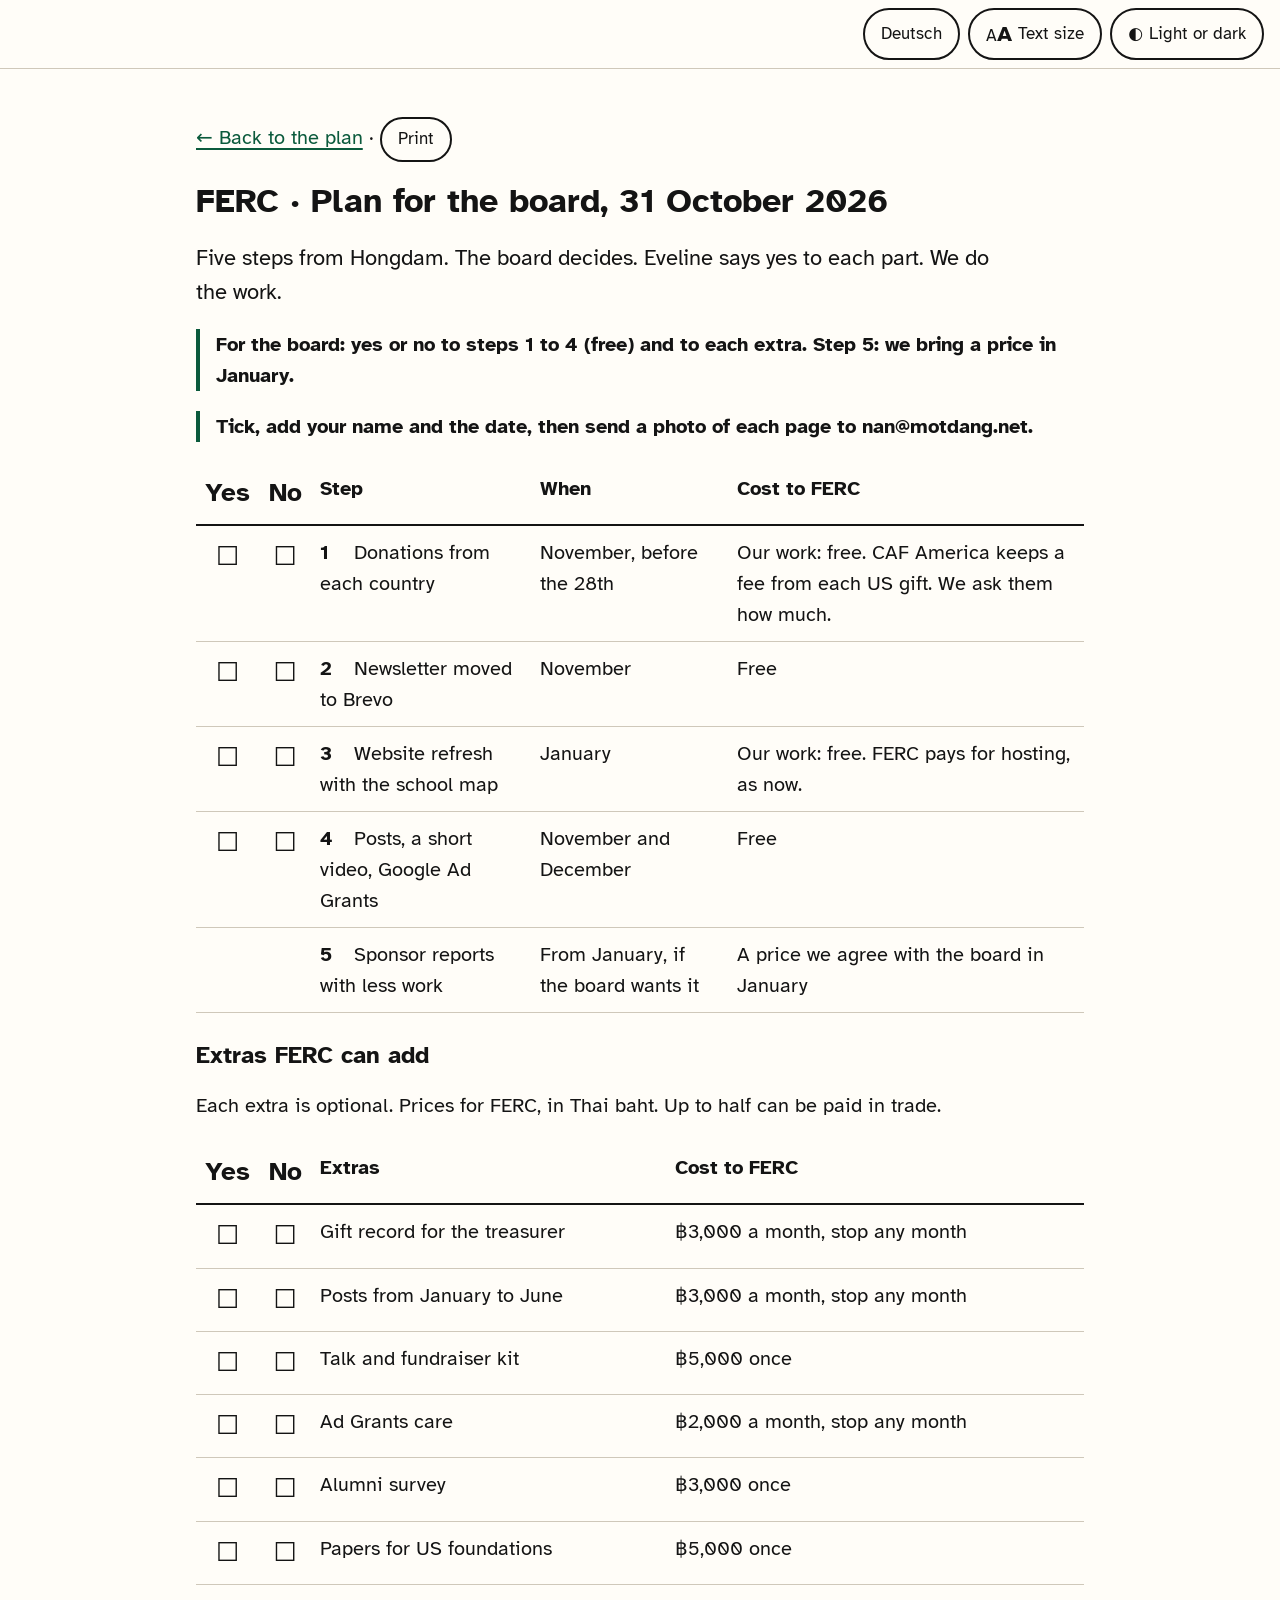
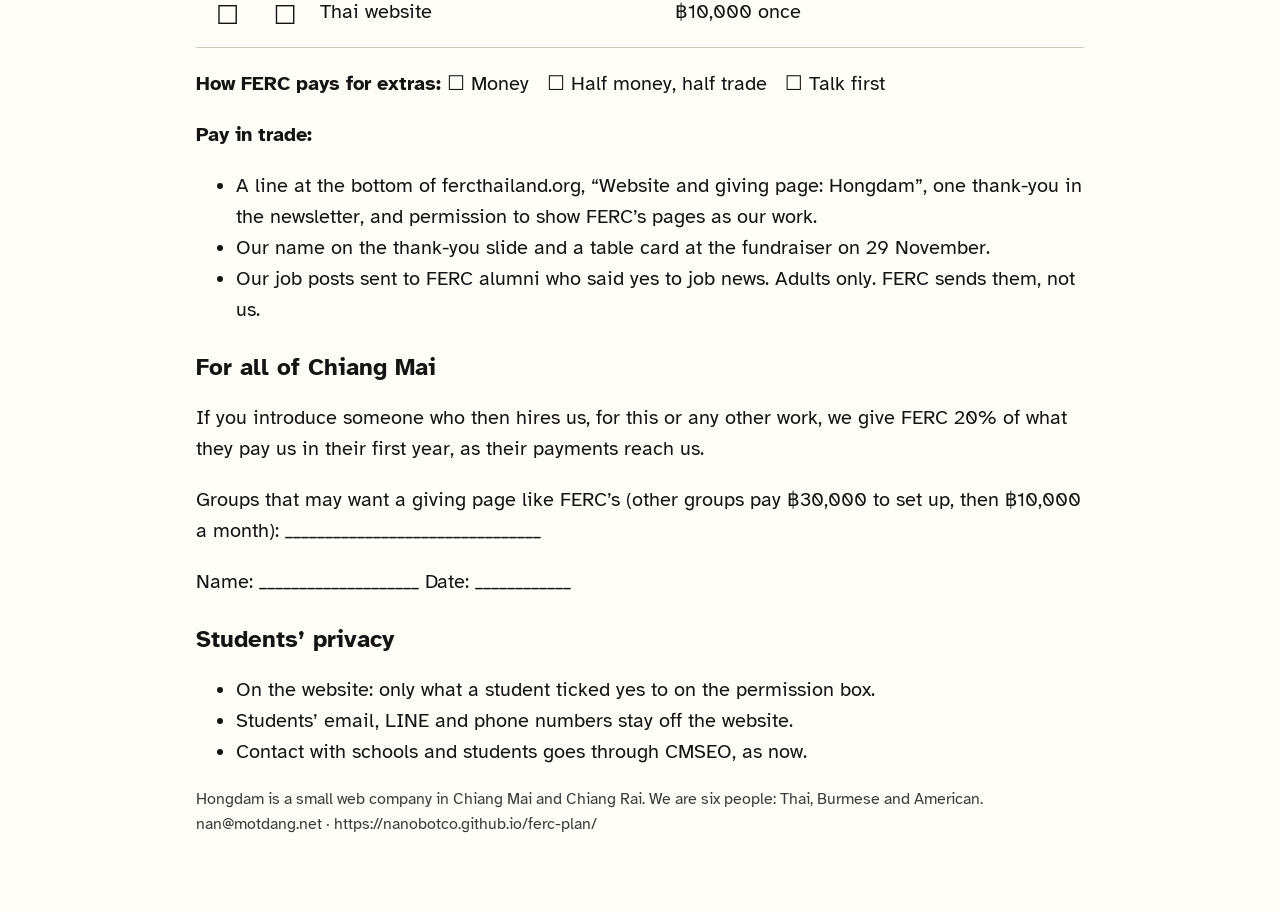
==== docs/board/index.html @ e91a7f3b "Second critics pass: yes/no board boxes, half-trade total, Swiss number format, plainer lines, CodeR" ====
<!doctype html>
<html lang="en">
<head>
<meta charset="utf-8">
<meta name="viewport" content="width=device-width, initial-scale=1">
<meta name="robots" content="noindex, nofollow">
<meta name="google" content="notranslate">
<title>FERC · Plan for the board, 31 October 2026</title>
<meta name="description" content="A plan in five steps for FERC: ways to give from each country, a newsletter for more than 500 people, the website with the school map, more people seeing FERC, and sponsor reports with less work.">
<meta property="og:title" content="FERC · Plan for the board, 31 October 2026">
<meta property="og:description" content="A plan in five steps for FERC: ways to give from each country, a newsletter for more than 500 people, the website with the school map, more people seeing FERC, and sponsor reports with less work.">
<meta property="og:type" content="website">
<meta property="og:url" content="https://nanobotco.github.io/ferc-plan/board/">
<meta property="og:image" content="https://nanobotco.github.io/ferc-plan/img/card.jpg">
<meta property="og:image:alt" content="A hill road in Chiang Mai province">
<meta name="twitter:card" content="summary_large_image">
<link rel="preconnect" href="https://fonts.googleapis.com">
<link rel="preconnect" href="https://fonts.gstatic.com" crossorigin>
<link rel="stylesheet" href="https://fonts.googleapis.com/css2?family=Atkinson+Hyperlegible:ital,wght@0,400;0,700;1,400&display=swap">
<link rel="stylesheet" href="../style.css">
<script>try{var s=JSON.parse(localStorage.getItem('ferc')||'{}');if(s.big)document.documentElement.classList.add('big');if(s.theme)document.documentElement.dataset.theme=s.theme}catch(_){}</script>
</head>
<body data-voice="en-GB" data-read="Read aloud" data-stop="Stop">
<a class="skip" href="#plan">Skip to the plan</a>
<div class="bar">
  <a class="btn" href="../de/board/" lang="de">Deutsch</a>
  <button class="btn" type="button" id="aa" aria-pressed="false"><span aria-hidden="true">A<span class="a2">A</span></span> Text size</button>
  <button class="btn" type="button" id="theme"><span aria-hidden="true">◐</span> Light or dark</button>
</div>

<main class="wrap boardpage" id="plan">
  <p class="noprint"><a href="../">← Back to the plan</a> · <button class="btn" type="button" onclick="window.print()">Print</button></p>
  <h1>FERC · Plan for the board, 31 October 2026</h1>
  <p class="lede">Five steps from Hongdam. The board decides. Eveline says yes to each part. We do the work.</p>
  <p class="ask">For the board: yes or no to steps 1 to 4 (free) and to each extra. Step 5: we bring a price in January.</p>
  <p class="ask">Tick, add your name and the date, then send a photo of each page to nan@motdang.net.</p>
  <table class="board"><thead><tr><th scope="col" class="box">Yes</th><th scope="col" class="box">No</th><th scope="col">Step</th><th scope="col">When</th><th scope="col">Cost to FERC</th></tr></thead><tbody><tr><td class="box" data-l="Yes">☐</td><td class="box" data-l="No">☐</td><th scope="row"><span class="n">1</span> Donations from each country</th><td data-l="When">November, before the 28th</td><td data-l="Cost to FERC">Our work: free. CAF America keeps a fee from each US gift. We ask them how much.</td></tr><tr><td class="box" data-l="Yes">☐</td><td class="box" data-l="No">☐</td><th scope="row"><span class="n">2</span> Newsletter moved to Brevo</th><td data-l="When">November</td><td data-l="Cost to FERC">Free</td></tr><tr><td class="box" data-l="Yes">☐</td><td class="box" data-l="No">☐</td><th scope="row"><span class="n">3</span> Website refresh with the school map</th><td data-l="When">January</td><td data-l="Cost to FERC">Our work: free. FERC pays for hosting, as now.</td></tr><tr><td class="box" data-l="Yes">☐</td><td class="box" data-l="No">☐</td><th scope="row"><span class="n">4</span> Posts, a short video, Google Ad Grants</th><td data-l="When">November and December</td><td data-l="Cost to FERC">Free</td></tr><tr><td class="box"></td><td class="box"></td><th scope="row"><span class="n">5</span> Sponsor reports with less work</th><td data-l="When">From January, if the board wants it</td><td data-l="Cost to FERC">A price we agree with the board in January</td></tr></tbody></table>
  <h2>Extras FERC can add</h2>
  <p>Each extra is optional. Prices for FERC, in Thai baht. Up to half can be paid in trade.</p>
  <table class="board"><thead><tr><th scope="col" class="box">Yes</th><th scope="col" class="box">No</th><th scope="col">Extras</th><th scope="col" colspan="2">Cost to FERC</th></tr></thead><tbody><tr><td class="box" data-l="Yes">☐</td><td class="box" data-l="No">☐</td><th scope="row">Gift record for the treasurer</th><td colspan="2" data-l="Cost to FERC">฿3,000 a month, stop any month</td></tr><tr><td class="box" data-l="Yes">☐</td><td class="box" data-l="No">☐</td><th scope="row">Posts from January to June</th><td colspan="2" data-l="Cost to FERC">฿3,000 a month, stop any month</td></tr><tr><td class="box" data-l="Yes">☐</td><td class="box" data-l="No">☐</td><th scope="row">Talk and fundraiser kit</th><td colspan="2" data-l="Cost to FERC">฿5,000 once</td></tr><tr><td class="box" data-l="Yes">☐</td><td class="box" data-l="No">☐</td><th scope="row">Ad Grants care</th><td colspan="2" data-l="Cost to FERC">฿2,000 a month, stop any month</td></tr><tr><td class="box" data-l="Yes">☐</td><td class="box" data-l="No">☐</td><th scope="row">Alumni survey</th><td colspan="2" data-l="Cost to FERC">฿3,000 once</td></tr><tr><td class="box" data-l="Yes">☐</td><td class="box" data-l="No">☐</td><th scope="row">Papers for US foundations</th><td colspan="2" data-l="Cost to FERC">฿5,000 once</td></tr><tr><td class="box" data-l="Yes">☐</td><td class="box" data-l="No">☐</td><th scope="row">Thai website</th><td colspan="2" data-l="Cost to FERC">฿10,000 once</td></tr></tbody></table>
  <p><b>How FERC pays for extras:</b> ☐ Money &nbsp; ☐ Half money, half trade &nbsp; ☐ Talk first</p>
  <p><b>Pay in trade:</b></p>
  <ul class=""><li>A line at the bottom of fercthailand.org, “Website and giving page: Hongdam”, one thank-you in the newsletter, and permission to show FERC’s pages as our work.</li><li>Our name on the thank-you slide and a table card at the fundraiser on 29 November.</li><li>Our job posts sent to FERC alumni who said yes to job news. Adults only. FERC sends them, not us.</li></ul>
  <h2>For all of Chiang Mai</h2>
  <p>If you introduce someone who then hires us, for this or any other work, we give FERC 20% of what they pay us in their first year, as their payments reach us.</p>
  <p>Groups that may want a giving page like FERC’s (other groups pay ฿30,000 to set up, then ฿10,000 a month): ________________________________</p>
  <p>Name: ____________________   Date: ____________</p>
  <h2>Students’ privacy</h2>
  <ul class=""><li>On the website: only what a student ticked yes to on the permission box.</li><li>Students’ email, LINE and phone numbers stay off the website.</li><li>Contact with schools and students goes through CMSEO, as now.</li></ul>
  <p class="small">Hongdam is a small web company in Chiang Mai and Chiang Rai. We are six people: Thai, Burmese and American. nan@motdang.net · https://nanobotco.github.io/ferc-plan/</p>
</main>
<script src="../app.js"></script>
</body>
</html>
---- docs/style.css ----
:root{--bg:#fffdf8;--ink:#141414;--soft:#3b3b3b;--line:#cfc8ba;--card:#f4efe4;--acc:#0b5a3c;--acc-ink:#fff;--alt:#eef3ee;color-scheme:light}
@media (prefers-color-scheme:dark){:root:not([data-theme="light"]){--bg:#121212;--ink:#f4f1ea;--soft:#d6d1c6;--line:#4a463f;--card:#1d1c1a;--acc:#9be3be;--acc-ink:#0d1f17;--alt:#17201b;color-scheme:dark}}
:root[data-theme="dark"]{--bg:#121212;--ink:#f4f1ea;--soft:#d6d1c6;--line:#4a463f;--card:#1d1c1a;--acc:#9be3be;--acc-ink:#0d1f17;--alt:#17201b;color-scheme:dark}
html{font-size:125%;scroll-padding-top:9rem}
html.big{font-size:156%}
*{box-sizing:border-box}
body{margin:0;background:var(--bg);color:var(--ink);font:1rem/1.55 "Atkinson Hyperlegible",Verdana,system-ui,sans-serif;-webkit-text-size-adjust:100%;hyphens:manual;overflow-wrap:break-word}
a{color:var(--acc);text-underline-offset:.18em;text-decoration-thickness:.08em}
:focus-visible{outline:4px solid var(--acc);outline-offset:3px}
.skip{position:absolute;left:-999px;top:0;background:var(--acc);color:var(--acc-ink);padding:.6rem 1rem;z-index:9}
.skip:focus{left:1rem}
.wrap{max-width:46rem;margin:0 auto;padding:0 16px}
.bar{position:sticky;top:0;z-index:5;display:flex;gap:.4rem;justify-content:flex-end;flex-wrap:wrap;padding:.4rem 16px;background:var(--bg);border-bottom:1px solid var(--line)}
.btn,.read{font:inherit;font-size:.85rem;min-height:44px;padding:.35rem .8rem;border:2px solid var(--ink);border-radius:999px;background:var(--bg);color:var(--ink);cursor:pointer;text-decoration:none;display:inline-flex;align-items:center;gap:.3rem}
.btn[aria-pressed="true"],.read[aria-pressed="true"]{background:var(--ink);color:var(--bg)}
.a2{font-size:1.3em;font-weight:700}
.band{position:relative;min-height:78vh;display:flex;flex-direction:column;justify-content:flex-end;background-size:cover;background-position:center;background-attachment:fixed;color:#fff}
.band::before{content:"";position:absolute;inset:0;background:linear-gradient(180deg,rgba(0,0,0,.15) 0%,rgba(0,0,0,.55) 45%,rgba(0,0,0,.86) 100%)}
.band.short{min-height:42vh}
.band.short::before{background:linear-gradient(180deg,rgba(0,0,0,0) 60%,rgba(0,0,0,.6) 100%)}
@media (hover:none),(prefers-reduced-motion:reduce){.band{background-attachment:scroll}}
.band .in{position:relative;max-width:46rem;margin:0 auto;padding:4rem 16px 3.2rem;width:100%}
.band .cred{position:absolute;right:16px;bottom:.4rem;margin:0;font-size:.7rem;color:#eee}
.kick{position:relative;z-index:1;margin:0 0 auto;padding:.6rem 16px;background:rgba(0,0,0,.85);color:#fff;font-size:.9rem;font-weight:700;text-align:center}
h1{font-size:2.1rem;line-height:1.15;margin:0 0 1rem}
.lede{font-size:1.1rem;margin:0 0 .8rem;max-width:40rem}
.cta{display:inline-block;min-height:44px;padding:.55rem 1.1rem;border-radius:999px;background:var(--acc);color:var(--acc-ink);font-weight:700;text-decoration:none}
.cta.light{background:#fff;color:#0b3a27}
.cta.ghost{background:rgba(0,0,0,.55);color:#fff;border:2px solid #fff}
.row{display:flex;flex-wrap:wrap;gap:.6rem;align-items:center}
.sec{padding:2.6rem 0}
.sec.alt{background:var(--alt)}
.hrow{display:flex;align-items:center;justify-content:space-between;gap:.8rem;flex-wrap:wrap;margin-bottom:1rem}
h2{font-size:1.55rem;line-height:1.2;margin:0}
h3{font-size:1.25rem;line-height:1.25;margin:0 0 .6rem}
.told{padding-left:1.2rem;margin:0}
.told li{margin:.45rem 0}
.steps{list-style:none;padding:0;margin:0;display:grid;gap:1.4rem}
.step{display:grid;grid-template-columns:2.6rem 1fr;gap:.8rem;background:var(--card);border:1px solid var(--line);border-radius:14px;padding:1.2rem 1rem}
.num{width:2.4rem;height:2.4rem;border-radius:50%;background:var(--acc);color:var(--acc-ink);font-weight:700;font-size:1.2rem;display:grid;place-items:center}
.body{min-width:0}
.body p{margin:0 0 .8rem}
.body ul{padding-left:1.2rem;margin:0 0 .8rem}
.body li{margin:.3rem 0}
.routes{border-collapse:collapse;width:100%;margin:0 0 1rem}
.routes th,.routes td{text-align:left;vertical-align:top;padding:.55rem .4rem;border-top:1px solid var(--line)}
.routes th{width:8.5rem;font-weight:700}
@media (max-width:34rem){.routes th,.routes td{display:block;width:auto;padding:.2rem 0}.routes th{padding-top:.7rem}.routes td{border-top:0}}
.facts{margin:0;display:grid;gap:.5rem}
.facts div{display:grid;grid-template-columns:8.5rem 1fr;gap:.6rem}
.facts dt{font-weight:700}
.facts dd{margin:0}
@media (max-width:34rem){.facts div{grid-template-columns:1fr;gap:0}}
.time{list-style:none;padding:0;margin:0;border-left:4px solid var(--acc)}
.time li{padding:.4rem 0 .4rem 1rem;display:flex;gap:.8rem;flex-wrap:wrap}
.time .d{font-weight:700;min-width:7rem}
.qs{padding-left:1.4rem;margin:0}
.qs li{margin:.6rem 0}
.foot{padding:2rem 16px 3rem;border-top:1px solid var(--line)}
.foot h2{font-size:1.1rem;margin-bottom:.4rem}
.foot ul{padding-left:1.2rem;font-size:.85rem}
.small{font-size:.8rem;color:var(--soft)}
.boardpage{padding-top:1.4rem;padding-bottom:3rem}
.boardpage h1{font-size:1.7rem}
.boardpage h2{font-size:1.2rem;margin:1.4rem 0 .4rem}
.board{border-collapse:collapse;width:100%;margin:1rem 0}
.board th,.board td{text-align:left;vertical-align:top;padding:.55rem .45rem;border-bottom:1px solid var(--line)}
.board thead th{border-bottom:2px solid var(--ink)}
.board tbody th{font-weight:400}
.board .n{display:inline-block;min-width:1.4rem;font-weight:700}
.ask{font-weight:700;border-left:4px solid var(--acc);padding-left:.8rem}
@media (max-width:34rem){.board thead{display:none}.board tr{display:block;border-bottom:1px solid var(--line);padding:.4rem 0}.board th,.board td{display:block;border:0;padding:.15rem 0}}
h1,h2,h3,legend,.cta,.btn{hyphens:manual}
.vh{position:absolute;width:1px;height:1px;overflow:hidden;clip:rect(0 0 0 0);white-space:nowrap}
@media (max-width:34rem){.step{grid-template-columns:1fr;gap:.4rem;padding:1rem .8rem}}
.extras{list-style:none;padding:0;margin:0;display:grid;gap:1rem}
.extras li{background:var(--card);border:1px solid var(--line);border-radius:14px;padding:1rem}
.extras h3{margin:0 0 .2rem}
.extras p{margin:.3rem 0 0}
.pr{font-weight:700;color:var(--acc)}
.choose fieldset{border:2px solid var(--line);border-radius:14px;padding:.6rem .9rem .9rem;margin:0 0 1rem;background:var(--bg)}
.choose legend{font-weight:700;padding:0 .4rem}
.pick{display:flex;gap:.7rem;align-items:flex-start;padding:.5rem 0;min-height:44px;cursor:pointer}
.pick input{width:1.5rem;height:1.5rem;flex:none;margin:.1rem 0 0;accent-color:var(--acc)}
.pick .pr{display:block;font-size:.9rem}
.field{display:block;font-weight:700;margin:0 0 1rem}
.field input,.field textarea{display:block;width:100%;margin-top:.3rem;font:inherit;padding:.5rem .6rem;border:2px solid var(--ink);border-radius:10px;background:var(--bg);color:var(--ink)}
.total{font-size:1.2rem;font-weight:700;border-left:4px solid var(--acc);padding-left:.8rem}
.board .box{width:2.6rem;font-size:1.3rem;text-align:center}
@media (max-width:34rem){.board td[data-l]::before{content:attr(data-l) ": ";font-weight:700}.board .box{display:inline-block!important;width:auto}}
@media print{
  html,html.big{font-size:11pt}
  :root,:root[data-theme="dark"],:root:not([data-theme="light"]){--bg:#fff;--ink:#000;--soft:#333;--line:#999;--card:#fff;--acc:#0b5a3c;--acc-ink:#fff;--alt:#fff;color-scheme:light}
  .bar,.noprint,.skip,.read{display:none!important}
  .boardpage{max-width:none;padding:0}
  .board thead{display:table-header-group}
  .board tr{display:table-row}.board th,.board td{display:table-cell;border-bottom:1px solid #999}
  a{color:#000;text-decoration:none}
  .band{min-height:0;color:#000;background:none!important}.band::before{display:none}
  .step{break-inside:avoid}
  h2{break-after:avoid}
  .board tr{break-inside:avoid}
  .boardpage .lede,.boardpage p{margin:.35rem 0}
  .board th,.board td{padding:.3rem .35rem}
}
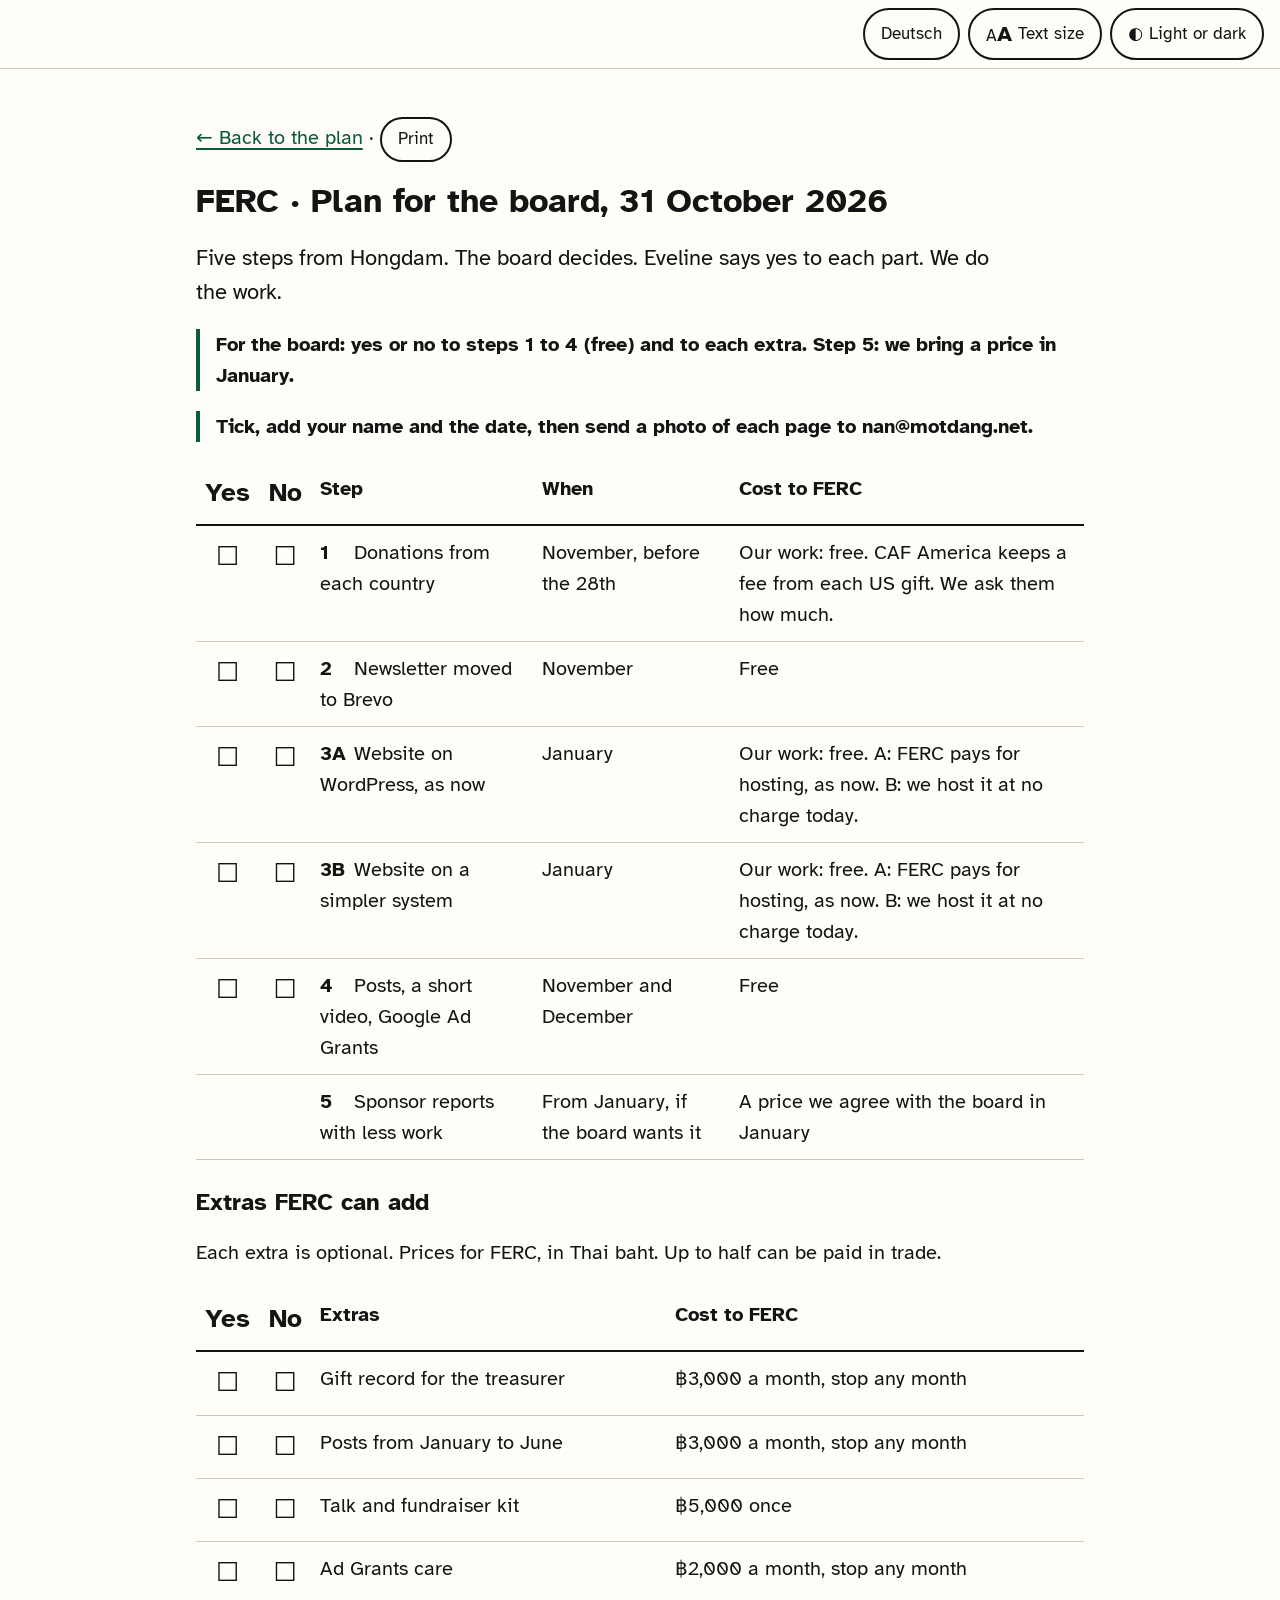
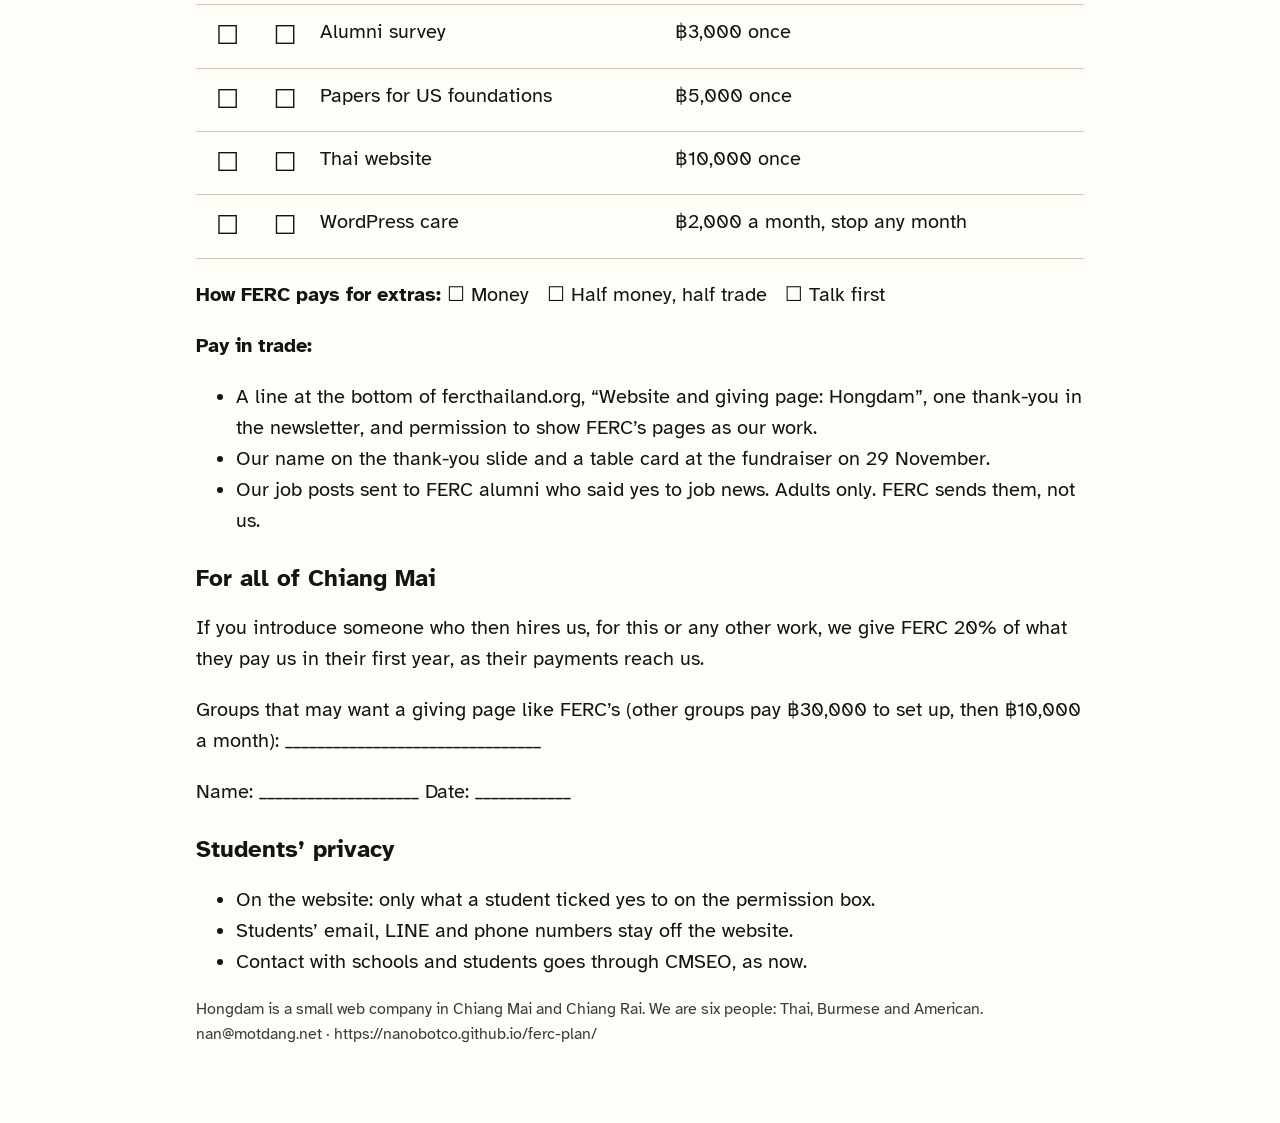
==== commit bd0cb5fb: "WordPress A/B choice with WordPress care extra; Marcus's dropped points: newsletter announces giving" ====
--- a/docs/board/index.html
+++ b/docs/board/index.html
@@ -34,10 +34,10 @@
   <p class="lede">Five steps from Hongdam. The board decides. Eveline says yes to each part. We do the work.</p>
   <p class="ask">For the board: yes or no to steps 1 to 4 (free) and to each extra. Step 5: we bring a price in January.</p>
   <p class="ask">Tick, add your name and the date, then send a photo of each page to nan@motdang.net.</p>
-  <table class="board"><thead><tr><th scope="col" class="box">Yes</th><th scope="col" class="box">No</th><th scope="col">Step</th><th scope="col">When</th><th scope="col">Cost to FERC</th></tr></thead><tbody><tr><td class="box" data-l="Yes">☐</td><td class="box" data-l="No">☐</td><th scope="row"><span class="n">1</span> Donations from each country</th><td data-l="When">November, before the 28th</td><td data-l="Cost to FERC">Our work: free. CAF America keeps a fee from each US gift. We ask them how much.</td></tr><tr><td class="box" data-l="Yes">☐</td><td class="box" data-l="No">☐</td><th scope="row"><span class="n">2</span> Newsletter moved to Brevo</th><td data-l="When">November</td><td data-l="Cost to FERC">Free</td></tr><tr><td class="box" data-l="Yes">☐</td><td class="box" data-l="No">☐</td><th scope="row"><span class="n">3</span> Website refresh with the school map</th><td data-l="When">January</td><td data-l="Cost to FERC">Our work: free. FERC pays for hosting, as now.</td></tr><tr><td class="box" data-l="Yes">☐</td><td class="box" data-l="No">☐</td><th scope="row"><span class="n">4</span> Posts, a short video, Google Ad Grants</th><td data-l="When">November and December</td><td data-l="Cost to FERC">Free</td></tr><tr><td class="box"></td><td class="box"></td><th scope="row"><span class="n">5</span> Sponsor reports with less work</th><td data-l="When">From January, if the board wants it</td><td data-l="Cost to FERC">A price we agree with the board in January</td></tr></tbody></table>
+  <table class="board"><thead><tr><th scope="col" class="box">Yes</th><th scope="col" class="box">No</th><th scope="col">Step</th><th scope="col">When</th><th scope="col">Cost to FERC</th></tr></thead><tbody><tr><td class="box" data-l="Yes">☐</td><td class="box" data-l="No">☐</td><th scope="row"><span class="n">1</span> Donations from each country</th><td data-l="When">November, before the 28th</td><td data-l="Cost to FERC">Our work: free. CAF America keeps a fee from each US gift. We ask them how much.</td></tr><tr><td class="box" data-l="Yes">☐</td><td class="box" data-l="No">☐</td><th scope="row"><span class="n">2</span> Newsletter moved to Brevo</th><td data-l="When">November</td><td data-l="Cost to FERC">Free</td></tr><tr><td class="box" data-l="Yes">☐</td><td class="box" data-l="No">☐</td><th scope="row"><span class="n">3A</span> Website on WordPress, as now</th><td data-l="When">January</td><td data-l="Cost to FERC">Our work: free. A: FERC pays for hosting, as now. B: we host it at no charge today.</td></tr><tr><td class="box" data-l="Yes">☐</td><td class="box" data-l="No">☐</td><th scope="row"><span class="n">3B</span> Website on a simpler system</th><td data-l="When">January</td><td data-l="Cost to FERC">Our work: free. A: FERC pays for hosting, as now. B: we host it at no charge today.</td></tr><tr><td class="box" data-l="Yes">☐</td><td class="box" data-l="No">☐</td><th scope="row"><span class="n">4</span> Posts, a short video, Google Ad Grants</th><td data-l="When">November and December</td><td data-l="Cost to FERC">Free</td></tr><tr><td class="box"></td><td class="box"></td><th scope="row"><span class="n">5</span> Sponsor reports with less work</th><td data-l="When">From January, if the board wants it</td><td data-l="Cost to FERC">A price we agree with the board in January</td></tr></tbody></table>
   <h2>Extras FERC can add</h2>
   <p>Each extra is optional. Prices for FERC, in Thai baht. Up to half can be paid in trade.</p>
-  <table class="board"><thead><tr><th scope="col" class="box">Yes</th><th scope="col" class="box">No</th><th scope="col">Extras</th><th scope="col" colspan="2">Cost to FERC</th></tr></thead><tbody><tr><td class="box" data-l="Yes">☐</td><td class="box" data-l="No">☐</td><th scope="row">Gift record for the treasurer</th><td colspan="2" data-l="Cost to FERC">฿3,000 a month, stop any month</td></tr><tr><td class="box" data-l="Yes">☐</td><td class="box" data-l="No">☐</td><th scope="row">Posts from January to June</th><td colspan="2" data-l="Cost to FERC">฿3,000 a month, stop any month</td></tr><tr><td class="box" data-l="Yes">☐</td><td class="box" data-l="No">☐</td><th scope="row">Talk and fundraiser kit</th><td colspan="2" data-l="Cost to FERC">฿5,000 once</td></tr><tr><td class="box" data-l="Yes">☐</td><td class="box" data-l="No">☐</td><th scope="row">Ad Grants care</th><td colspan="2" data-l="Cost to FERC">฿2,000 a month, stop any month</td></tr><tr><td class="box" data-l="Yes">☐</td><td class="box" data-l="No">☐</td><th scope="row">Alumni survey</th><td colspan="2" data-l="Cost to FERC">฿3,000 once</td></tr><tr><td class="box" data-l="Yes">☐</td><td class="box" data-l="No">☐</td><th scope="row">Papers for US foundations</th><td colspan="2" data-l="Cost to FERC">฿5,000 once</td></tr><tr><td class="box" data-l="Yes">☐</td><td class="box" data-l="No">☐</td><th scope="row">Thai website</th><td colspan="2" data-l="Cost to FERC">฿10,000 once</td></tr></tbody></table>
+  <table class="board"><thead><tr><th scope="col" class="box">Yes</th><th scope="col" class="box">No</th><th scope="col">Extras</th><th scope="col" colspan="2">Cost to FERC</th></tr></thead><tbody><tr><td class="box" data-l="Yes">☐</td><td class="box" data-l="No">☐</td><th scope="row">Gift record for the treasurer</th><td colspan="2" data-l="Cost to FERC">฿3,000 a month, stop any month</td></tr><tr><td class="box" data-l="Yes">☐</td><td class="box" data-l="No">☐</td><th scope="row">Posts from January to June</th><td colspan="2" data-l="Cost to FERC">฿3,000 a month, stop any month</td></tr><tr><td class="box" data-l="Yes">☐</td><td class="box" data-l="No">☐</td><th scope="row">Talk and fundraiser kit</th><td colspan="2" data-l="Cost to FERC">฿5,000 once</td></tr><tr><td class="box" data-l="Yes">☐</td><td class="box" data-l="No">☐</td><th scope="row">Ad Grants care</th><td colspan="2" data-l="Cost to FERC">฿2,000 a month, stop any month</td></tr><tr><td class="box" data-l="Yes">☐</td><td class="box" data-l="No">☐</td><th scope="row">Alumni survey</th><td colspan="2" data-l="Cost to FERC">฿3,000 once</td></tr><tr><td class="box" data-l="Yes">☐</td><td class="box" data-l="No">☐</td><th scope="row">Papers for US foundations</th><td colspan="2" data-l="Cost to FERC">฿5,000 once</td></tr><tr><td class="box" data-l="Yes">☐</td><td class="box" data-l="No">☐</td><th scope="row">Thai website</th><td colspan="2" data-l="Cost to FERC">฿10,000 once</td></tr><tr><td class="box" data-l="Yes">☐</td><td class="box" data-l="No">☐</td><th scope="row">WordPress care</th><td colspan="2" data-l="Cost to FERC">฿2,000 a month, stop any month</td></tr></tbody></table>
   <p><b>How FERC pays for extras:</b> ☐ Money &nbsp; ☐ Half money, half trade &nbsp; ☐ Talk first</p>
   <p><b>Pay in trade:</b></p>
   <ul class=""><li>A line at the bottom of fercthailand.org, “Website and giving page: Hongdam”, one thank-you in the newsletter, and permission to show FERC’s pages as our work.</li><li>Our name on the thank-you slide and a table card at the fundraiser on 29 November.</li><li>Our job posts sent to FERC alumni who said yes to job news. Adults only. FERC sends them, not us.</li></ul>
--- a/docs/style.css
+++ b/docs/style.css
@@ -103,3 +103,9 @@
   .boardpage .lede,.boardpage p{margin:.35rem 0}
   .board th,.board td{padding:.3rem .35rem}
 }
+.ab{display:grid;gap:.8rem;margin:0 0 1rem}
+@media (min-width:44rem){.ab{grid-template-columns:1fr 1fr}}
+.opt{border:2px solid var(--line);border-radius:12px;padding:.8rem;background:var(--bg)}
+.opt h4{margin:0 0 .4rem;font-size:1.05rem}
+.opt p{margin:0}
+.opt .tag{display:inline-block;background:var(--acc);color:var(--acc-ink);font-weight:700;border-radius:999px;padding:0 .7rem;margin-bottom:.4rem}
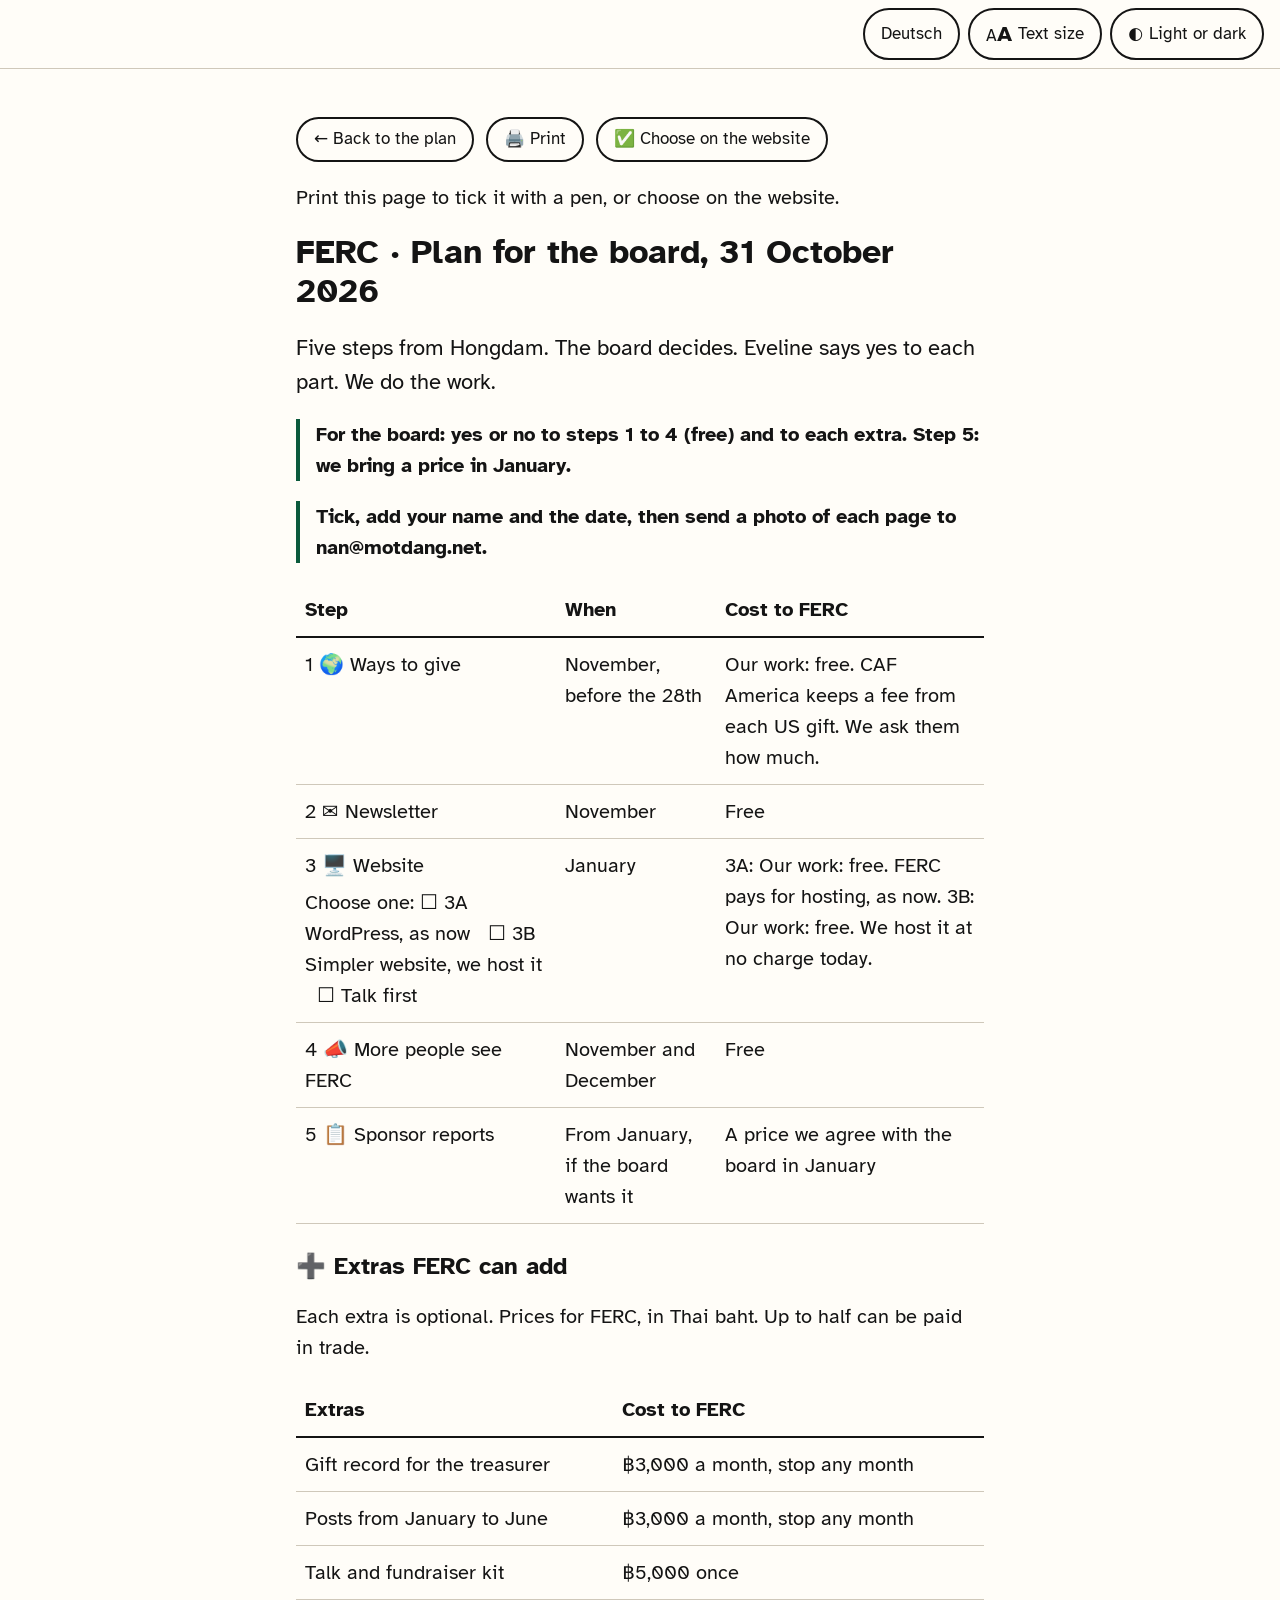
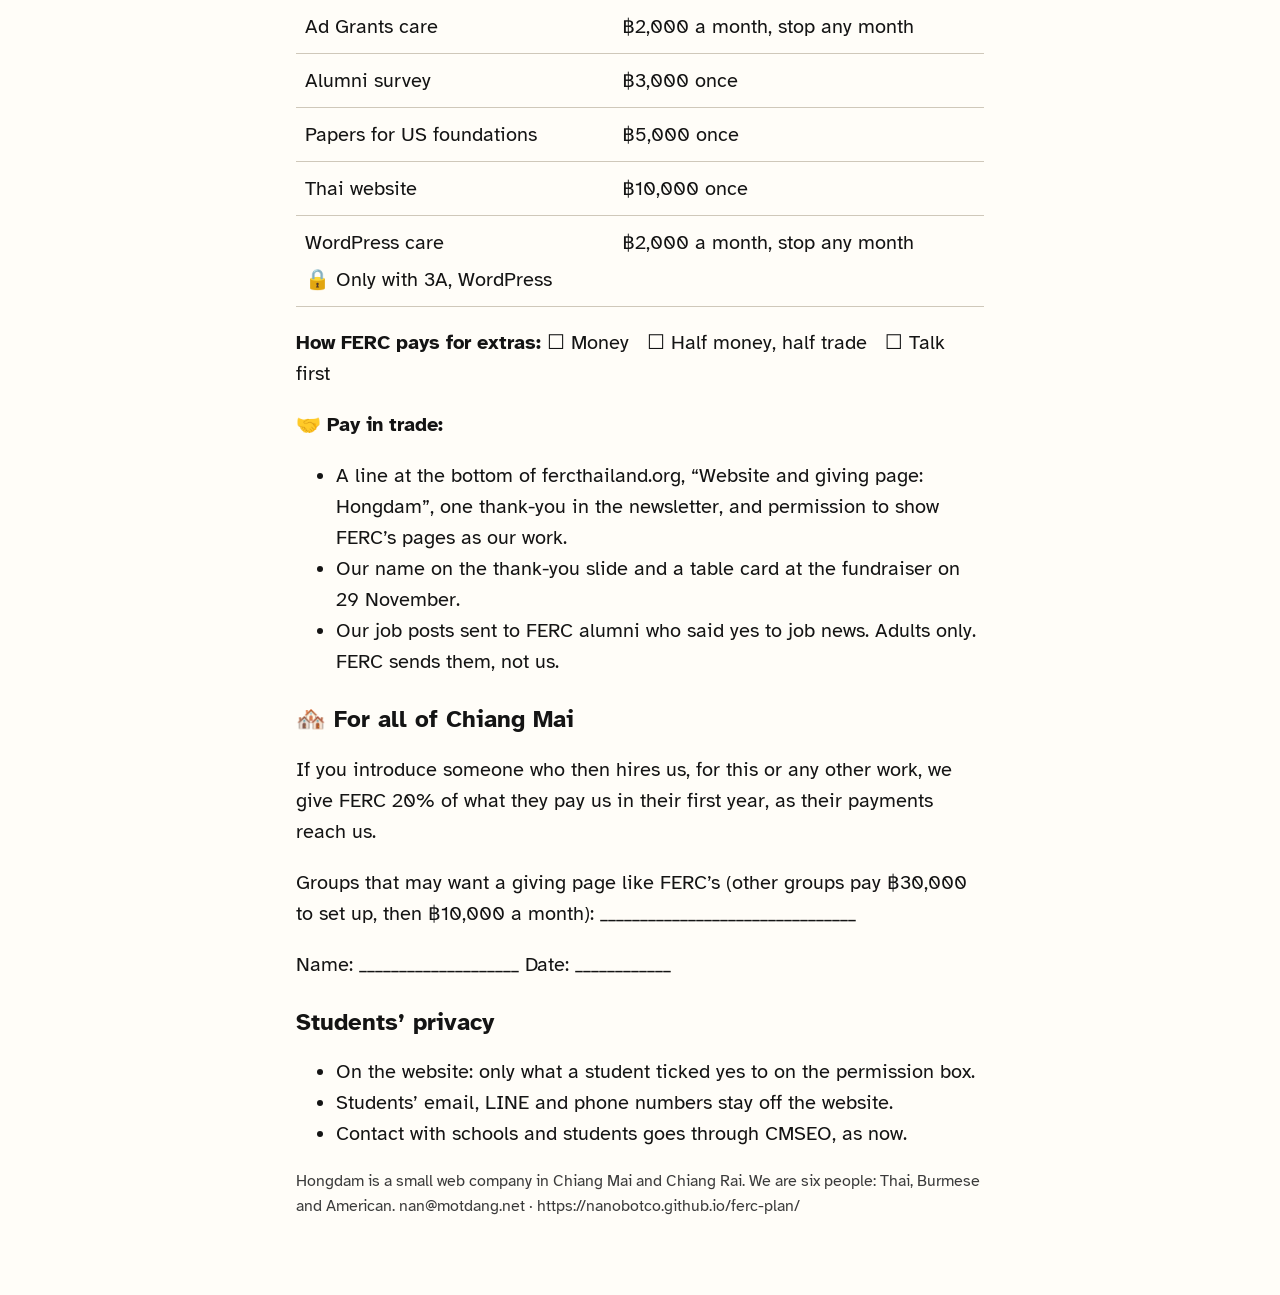
==== commit da61c7c6: "Low-vision and usability pass: one name and icon per step, contents list, folded details, A/B cards," ====
--- a/docs/board/index.html
+++ b/docs/board/index.html
@@ -29,19 +29,20 @@
 </div>
 
 <main class="wrap boardpage" id="plan">
-  <p class="noprint"><a href="../">← Back to the plan</a> · <button class="btn" type="button" onclick="window.print()">Print</button></p>
+  <p class="noprint row"><a class="btn" href="../">← Back to the plan</a> <button class="btn" type="button" onclick="window.print()">🖨️ Print</button> <a class="btn" href="../#choose">✅ Choose on the website</a></p>
+  <p class="noprint help">Print this page to tick it with a pen, or choose on the website.</p>
   <h1>FERC · Plan for the board, 31 October 2026</h1>
   <p class="lede">Five steps from Hongdam. The board decides. Eveline says yes to each part. We do the work.</p>
   <p class="ask">For the board: yes or no to steps 1 to 4 (free) and to each extra. Step 5: we bring a price in January.</p>
   <p class="ask">Tick, add your name and the date, then send a photo of each page to nan@motdang.net.</p>
-  <table class="board"><thead><tr><th scope="col" class="box">Yes</th><th scope="col" class="box">No</th><th scope="col">Step</th><th scope="col">When</th><th scope="col">Cost to FERC</th></tr></thead><tbody><tr><td class="box" data-l="Yes">☐</td><td class="box" data-l="No">☐</td><th scope="row"><span class="n">1</span> Donations from each country</th><td data-l="When">November, before the 28th</td><td data-l="Cost to FERC">Our work: free. CAF America keeps a fee from each US gift. We ask them how much.</td></tr><tr><td class="box" data-l="Yes">☐</td><td class="box" data-l="No">☐</td><th scope="row"><span class="n">2</span> Newsletter moved to Brevo</th><td data-l="When">November</td><td data-l="Cost to FERC">Free</td></tr><tr><td class="box" data-l="Yes">☐</td><td class="box" data-l="No">☐</td><th scope="row"><span class="n">3A</span> Website on WordPress, as now</th><td data-l="When">January</td><td data-l="Cost to FERC">Our work: free. A: FERC pays for hosting, as now. B: we host it at no charge today.</td></tr><tr><td class="box" data-l="Yes">☐</td><td class="box" data-l="No">☐</td><th scope="row"><span class="n">3B</span> Website on a simpler system</th><td data-l="When">January</td><td data-l="Cost to FERC">Our work: free. A: FERC pays for hosting, as now. B: we host it at no charge today.</td></tr><tr><td class="box" data-l="Yes">☐</td><td class="box" data-l="No">☐</td><th scope="row"><span class="n">4</span> Posts, a short video, Google Ad Grants</th><td data-l="When">November and December</td><td data-l="Cost to FERC">Free</td></tr><tr><td class="box"></td><td class="box"></td><th scope="row"><span class="n">5</span> Sponsor reports with less work</th><td data-l="When">From January, if the board wants it</td><td data-l="Cost to FERC">A price we agree with the board in January</td></tr></tbody></table>
-  <h2>Extras FERC can add</h2>
+  <table class="board"><thead><tr><th scope="col" class="box">Yes</th><th scope="col" class="box">No</th><th scope="col">Step</th><th scope="col">When</th><th scope="col">Cost to FERC</th></tr></thead><tbody><tr><td class="box" data-l="Yes">☐</td><td class="box" data-l="No">☐</td><th scope="row">1 <span aria-hidden="true">🌍</span> Ways to give</th><td data-l="When">November, before the 28th</td><td data-l="Cost to FERC">Our work: free. CAF America keeps a fee from each US gift. We ask them how much.</td></tr><tr><td class="box" data-l="Yes">☐</td><td class="box" data-l="No">☐</td><th scope="row">2 <span aria-hidden="true">✉️</span> Newsletter</th><td data-l="When">November</td><td data-l="Cost to FERC">Free</td></tr><tr><td colspan="2" class="box"></td><th scope="row">3 <span aria-hidden="true">🖥️</span> Website<br><span class="opts">Choose one: ☐ 3A WordPress, as now &nbsp; ☐ 3B Simpler website, we host it &nbsp; ☐ Talk first</span></th><td data-l="When">January</td><td data-l="Cost to FERC">3A: Our work: free. FERC pays for hosting, as now. 3B: Our work: free. We host it at no charge today.</td></tr><tr><td class="box" data-l="Yes">☐</td><td class="box" data-l="No">☐</td><th scope="row">4 <span aria-hidden="true">📣</span> More people see FERC</th><td data-l="When">November and December</td><td data-l="Cost to FERC">Free</td></tr><tr><td colspan="2" class="box"></td><th scope="row">5 <span aria-hidden="true">📋</span> Sponsor reports</th><td data-l="When">From January, if the board wants it</td><td data-l="Cost to FERC">A price we agree with the board in January</td></tr></tbody></table>
+  <h2><span aria-hidden="true">➕</span> Extras FERC can add</h2>
   <p>Each extra is optional. Prices for FERC, in Thai baht. Up to half can be paid in trade.</p>
-  <table class="board"><thead><tr><th scope="col" class="box">Yes</th><th scope="col" class="box">No</th><th scope="col">Extras</th><th scope="col" colspan="2">Cost to FERC</th></tr></thead><tbody><tr><td class="box" data-l="Yes">☐</td><td class="box" data-l="No">☐</td><th scope="row">Gift record for the treasurer</th><td colspan="2" data-l="Cost to FERC">฿3,000 a month, stop any month</td></tr><tr><td class="box" data-l="Yes">☐</td><td class="box" data-l="No">☐</td><th scope="row">Posts from January to June</th><td colspan="2" data-l="Cost to FERC">฿3,000 a month, stop any month</td></tr><tr><td class="box" data-l="Yes">☐</td><td class="box" data-l="No">☐</td><th scope="row">Talk and fundraiser kit</th><td colspan="2" data-l="Cost to FERC">฿5,000 once</td></tr><tr><td class="box" data-l="Yes">☐</td><td class="box" data-l="No">☐</td><th scope="row">Ad Grants care</th><td colspan="2" data-l="Cost to FERC">฿2,000 a month, stop any month</td></tr><tr><td class="box" data-l="Yes">☐</td><td class="box" data-l="No">☐</td><th scope="row">Alumni survey</th><td colspan="2" data-l="Cost to FERC">฿3,000 once</td></tr><tr><td class="box" data-l="Yes">☐</td><td class="box" data-l="No">☐</td><th scope="row">Papers for US foundations</th><td colspan="2" data-l="Cost to FERC">฿5,000 once</td></tr><tr><td class="box" data-l="Yes">☐</td><td class="box" data-l="No">☐</td><th scope="row">Thai website</th><td colspan="2" data-l="Cost to FERC">฿10,000 once</td></tr><tr><td class="box" data-l="Yes">☐</td><td class="box" data-l="No">☐</td><th scope="row">WordPress care</th><td colspan="2" data-l="Cost to FERC">฿2,000 a month, stop any month</td></tr></tbody></table>
+  <table class="board"><thead><tr><th scope="col" class="box">Yes</th><th scope="col" class="box">No</th><th scope="col">Extras</th><th scope="col" colspan="2">Cost to FERC</th></tr></thead><tbody><tr><td class="box" data-l="Yes">☐</td><td class="box" data-l="No">☐</td><th scope="row">Gift record for the treasurer</th><td colspan="2" data-l="Cost to FERC">฿3,000 a month, stop any month</td></tr><tr><td class="box" data-l="Yes">☐</td><td class="box" data-l="No">☐</td><th scope="row">Posts from January to June</th><td colspan="2" data-l="Cost to FERC">฿3,000 a month, stop any month</td></tr><tr><td class="box" data-l="Yes">☐</td><td class="box" data-l="No">☐</td><th scope="row">Talk and fundraiser kit</th><td colspan="2" data-l="Cost to FERC">฿5,000 once</td></tr><tr><td class="box" data-l="Yes">☐</td><td class="box" data-l="No">☐</td><th scope="row">Ad Grants care</th><td colspan="2" data-l="Cost to FERC">฿2,000 a month, stop any month</td></tr><tr><td class="box" data-l="Yes">☐</td><td class="box" data-l="No">☐</td><th scope="row">Alumni survey</th><td colspan="2" data-l="Cost to FERC">฿3,000 once</td></tr><tr><td class="box" data-l="Yes">☐</td><td class="box" data-l="No">☐</td><th scope="row">Papers for US foundations</th><td colspan="2" data-l="Cost to FERC">฿5,000 once</td></tr><tr><td class="box" data-l="Yes">☐</td><td class="box" data-l="No">☐</td><th scope="row">Thai website</th><td colspan="2" data-l="Cost to FERC">฿10,000 once</td></tr><tr><td class="box" data-l="Yes">☐</td><td class="box" data-l="No">☐</td><th scope="row">WordPress care<br><span class="opts">🔒 Only with 3A, WordPress</span></th><td colspan="2" data-l="Cost to FERC">฿2,000 a month, stop any month</td></tr></tbody></table>
   <p><b>How FERC pays for extras:</b> ☐ Money &nbsp; ☐ Half money, half trade &nbsp; ☐ Talk first</p>
-  <p><b>Pay in trade:</b></p>
+  <p><b><span aria-hidden="true">🤝</span> Pay in trade:</b></p>
   <ul class=""><li>A line at the bottom of fercthailand.org, “Website and giving page: Hongdam”, one thank-you in the newsletter, and permission to show FERC’s pages as our work.</li><li>Our name on the thank-you slide and a table card at the fundraiser on 29 November.</li><li>Our job posts sent to FERC alumni who said yes to job news. Adults only. FERC sends them, not us.</li></ul>
-  <h2>For all of Chiang Mai</h2>
+  <h2><span aria-hidden="true">🏘️</span> For all of Chiang Mai</h2>
   <p>If you introduce someone who then hires us, for this or any other work, we give FERC 20% of what they pay us in their first year, as their payments reach us.</p>
   <p>Groups that may want a giving page like FERC’s (other groups pay ฿30,000 to set up, then ฿10,000 a month): ________________________________</p>
   <p>Name: ____________________   Date: ____________</p>
--- a/docs/style.css
+++ b/docs/style.css
@@ -9,7 +9,7 @@
 :focus-visible{outline:4px solid var(--acc);outline-offset:3px}
 .skip{position:absolute;left:-999px;top:0;background:var(--acc);color:var(--acc-ink);padding:.6rem 1rem;z-index:9}
 .skip:focus{left:1rem}
-.wrap{max-width:46rem;margin:0 auto;padding:0 16px}
+.wrap{max-width:36rem;margin:0 auto;padding:0 16px}
 .bar{position:sticky;top:0;z-index:5;display:flex;gap:.4rem;justify-content:flex-end;flex-wrap:wrap;padding:.4rem 16px;background:var(--bg);border-bottom:1px solid var(--line)}
 .btn,.read{font:inherit;font-size:.85rem;min-height:44px;padding:.35rem .8rem;border:2px solid var(--ink);border-radius:999px;background:var(--bg);color:var(--ink);cursor:pointer;text-decoration:none;display:inline-flex;align-items:center;gap:.3rem}
 .btn[aria-pressed="true"],.read[aria-pressed="true"]{background:var(--ink);color:var(--bg)}
@@ -19,7 +19,7 @@
 .band.short{min-height:42vh}
 .band.short::before{background:linear-gradient(180deg,rgba(0,0,0,0) 60%,rgba(0,0,0,.6) 100%)}
 @media (hover:none),(prefers-reduced-motion:reduce){.band{background-attachment:scroll}}
-.band .in{position:relative;max-width:46rem;margin:0 auto;padding:4rem 16px 3.2rem;width:100%}
+.band .in{position:relative;max-width:36rem;margin:0 auto;padding:4rem 16px 3.2rem;width:100%}
 .band .cred{position:absolute;right:16px;bottom:.4rem;margin:0;font-size:.7rem;color:#eee}
 .kick{position:relative;z-index:1;margin:0 0 auto;padding:.6rem 16px;background:rgba(0,0,0,.85);color:#fff;font-size:.9rem;font-weight:700;text-align:center}
 h1{font-size:2.1rem;line-height:1.15;margin:0 0 1rem}
@@ -87,9 +87,12 @@
 .field input,.field textarea{display:block;width:100%;margin-top:.3rem;font:inherit;padding:.5rem .6rem;border:2px solid var(--ink);border-radius:10px;background:var(--bg);color:var(--ink)}
 .total{font-size:1.2rem;font-weight:700;border-left:4px solid var(--acc);padding-left:.8rem}
 .board .box{width:2.6rem;font-size:1.3rem;text-align:center}
-@media (max-width:34rem){.board td[data-l]::before{content:attr(data-l) ": ";font-weight:700}.board .box{display:inline-block!important;width:auto}}
+@media (max-width:34rem){.board td[data-l]::before{content:attr(data-l) ": ";font-weight:700}}
 @media print{
-  html,html.big{font-size:11pt}
+  html,html.big{font-size:14pt}
+  .board .box{font-size:24pt!important;line-height:1}
+  .board .opts{font-size:13pt}
+  .float,.toc{display:none!important}
   :root,:root[data-theme="dark"],:root:not([data-theme="light"]){--bg:#fff;--ink:#000;--soft:#333;--line:#999;--card:#fff;--acc:#0b5a3c;--acc-ink:#fff;--alt:#fff;color-scheme:light}
   .bar,.noprint,.skip,.read{display:none!important}
   .boardpage{max-width:none;padding:0}
@@ -109,3 +112,64 @@
 .opt h4{margin:0 0 .4rem;font-size:1.05rem}
 .opt p{margin:0}
 .opt .tag{display:inline-block;background:var(--acc);color:var(--acc-ink);font-weight:700;border-radius:999px;padding:0 .7rem;margin-bottom:.4rem}
+.q{border:2px solid var(--line);border-radius:14px;padding:.6rem .9rem .9rem;margin:0 0 1rem;background:var(--bg)}
+.q legend{font-weight:700;padding:0 .4rem;font-size:1.1rem}
+.chips{display:flex;flex-wrap:wrap;gap:.5rem}
+.chip{border:2px solid var(--ink);border-radius:999px;padding:.45rem 1rem .45rem .7rem;align-items:center}
+.chip:has(input:checked){background:var(--acc);color:var(--acc-ink);border-color:var(--acc)}
+.chip input{margin:0}
+.small-field{margin:.7rem 0 0;font-weight:400}
+.pick.off{cursor:not-allowed}
+.pick.off input{opacity:.35}
+.needs{display:block;font-style:normal;font-size:.85rem;color:var(--soft)}
+.board tr.one td{font-weight:700;padding-top:.6rem;border-bottom:0}
+
+/* low-vision pass */
+.band::before{background:linear-gradient(180deg,rgba(0,0,0,.65) 0%,rgba(0,0,0,.78) 50%,rgba(0,0,0,.88) 100%)}
+.band.short::before{background:linear-gradient(180deg,rgba(0,0,0,0) 60%,rgba(0,0,0,.6) 100%)}
+.band :focus-visible{outline-color:#fff;box-shadow:0 0 0 7px #000}
+@media (max-width:48rem){.bar{position:static}.band.hero{min-height:auto}.band .in{padding-top:1.5rem;padding-bottom:2.4rem}}
+.hero .read{background:rgba(0,0,0,.6);color:#fff;border-color:#fff}
+.toc{padding:1.6rem 0 .6rem;border-bottom:1px solid var(--line)}
+.toc h2{font-size:1.2rem;margin-bottom:.5rem}
+.toc ul{list-style:none;padding:0;margin:0;display:grid;gap:.4rem}
+.toc a{display:flex;align-items:center;gap:.5rem;min-height:48px;padding:.3rem .8rem;border:2px solid var(--line);border-radius:12px;text-decoration:none;color:var(--ink);font-weight:700}
+.toc a:hover{border-color:var(--acc)}
+.step{display:block;padding:1.1rem 1rem}
+.step .hrow{margin-bottom:.3rem}
+.of{margin:0;font-size:.85rem;font-weight:700;color:var(--soft);letter-spacing:.02em}
+.step h3{font-size:1.45rem}
+.core{padding-left:1.2rem;margin:0 0 1rem}
+.core li{margin:.35rem 0}
+details{margin-top:1rem;border:2px solid var(--line);border-radius:12px;padding:0 .9rem}
+details[open]{padding-bottom:.6rem}
+summary{min-height:48px;display:flex;align-items:center;font-weight:700;cursor:pointer}
+summary::marker{content:""}
+summary::after{content:"▾";margin-left:.5rem}
+details[open] summary::after{content:"▴"}
+.opt.rec{border-color:var(--acc);border-width:3px}
+.small-ink{font-size:.9rem;margin-top:.4rem}
+.card{border:2px solid var(--line);border-radius:12px;padding:.6rem .8rem;margin:.4rem 0}
+.card.rec{border-color:var(--acc);border-width:3px}
+.card:has(input:checked){background:var(--alt)}
+.qh{margin:1.4rem 0 .4rem;font-size:1.3rem}
+.chip{min-height:48px}
+.chip:has(input:checked){font-weight:700}
+.chip:has(input:checked) span::before{content:"✓ "}
+.chip:has(:checked) input{accent-color:var(--acc-ink)}
+.small-field{display:block}
+.small-field input{width:100%}
+.lock{color:var(--ink)}
+.preview{border:2px solid var(--ink);border-radius:12px;padding:.8rem;margin:1rem 0;background:var(--bg)}
+.pv-h{font-weight:700;margin:0 0 .3rem}
+.pv-to{margin:0 0 .5rem}
+#pv{white-space:pre-wrap;font:inherit;margin:0}
+.help{font-size:1rem;color:var(--ink)}
+.sendrow{display:grid;gap:.6rem}
+.send{display:flex;justify-content:center;align-items:center;width:100%;min-height:56px;font-size:1.15rem}
+.float{position:fixed;right:16px;bottom:16px;z-index:6;min-height:56px;display:inline-flex;align-items:center;padding:0 1.2rem;border-radius:999px;background:var(--acc);color:var(--acc-ink);font-weight:700;font-size:1.1rem;text-decoration:none;box-shadow:0 2px 0 2px var(--bg),0 0 0 4px var(--ink)}
+.float.hide{display:none}
+.speaking{background:#fff3a0!important;color:#141414!important;outline:4px solid #141414;border-radius:6px}
+.speaking *{color:#141414!important}
+.board .opts{font-weight:400;display:inline-block;margin-top:.3rem}
+@media screen{.boardpage .box{display:none}}
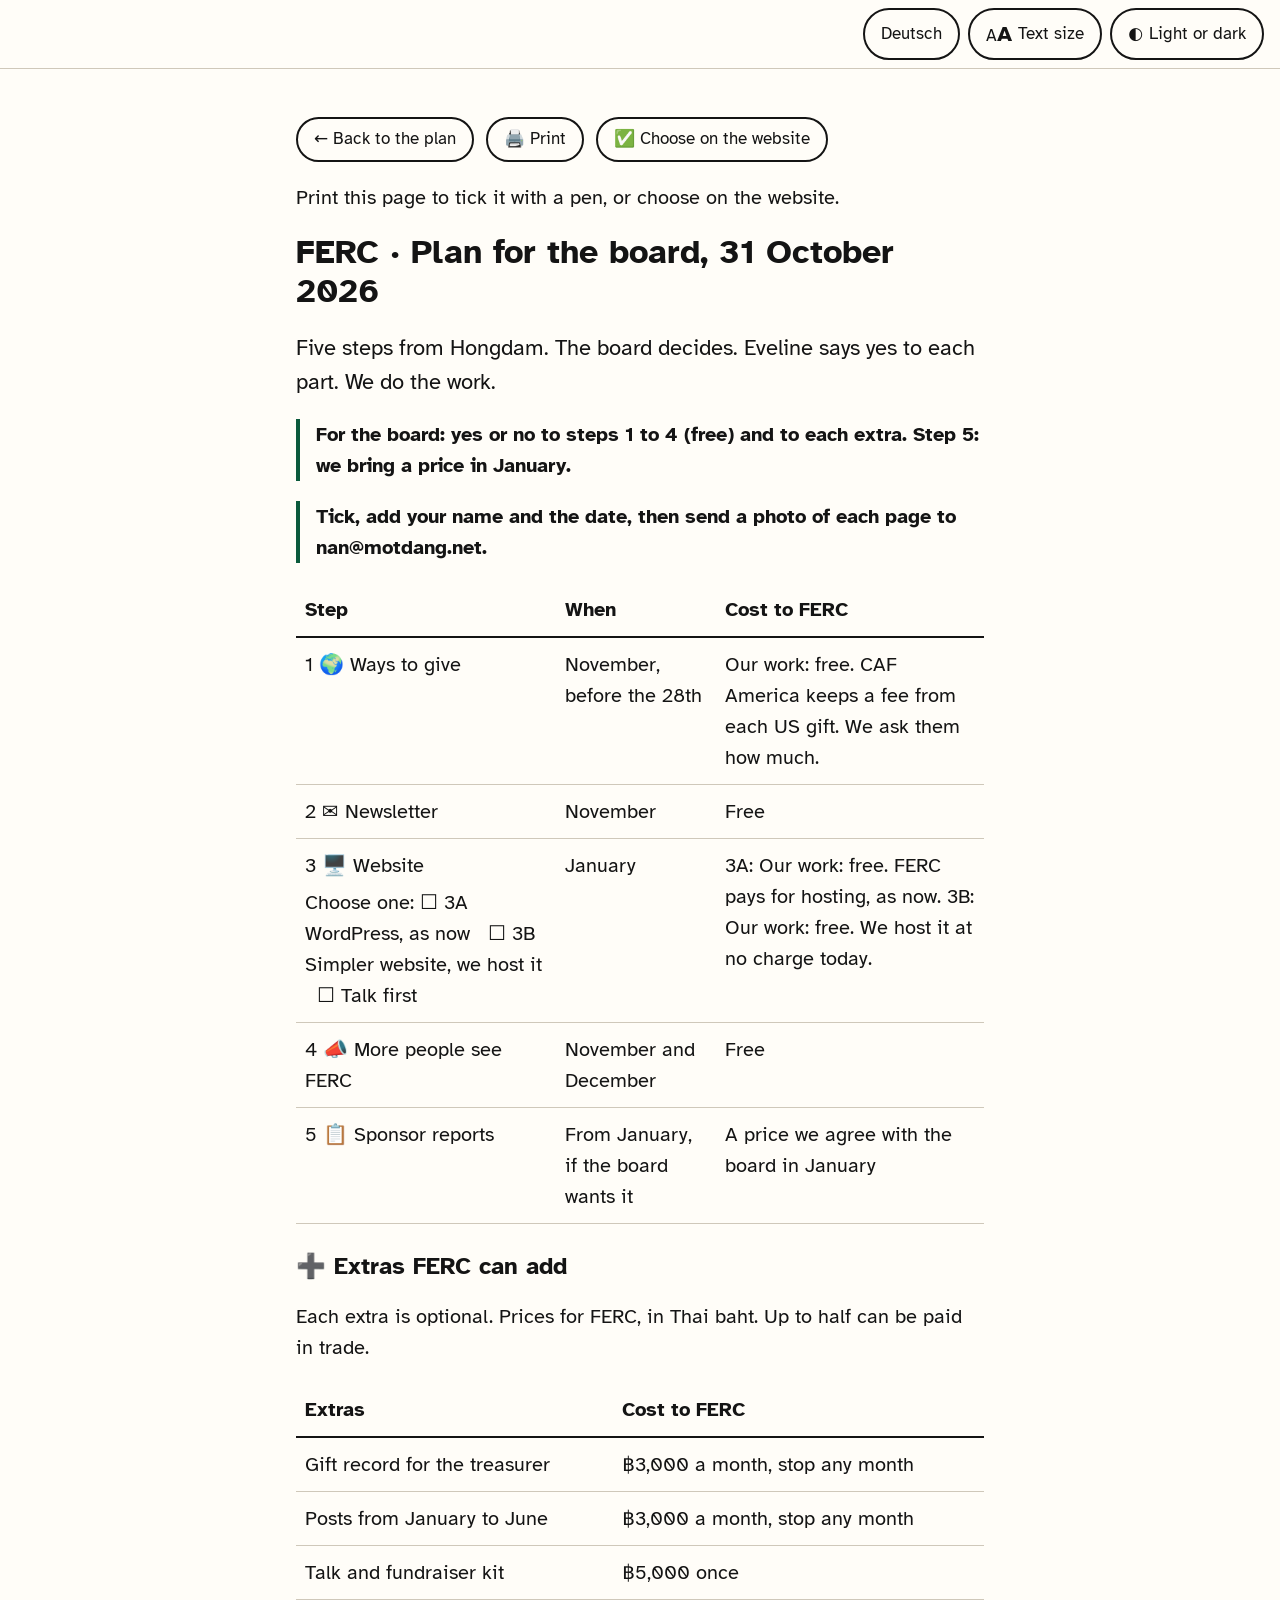
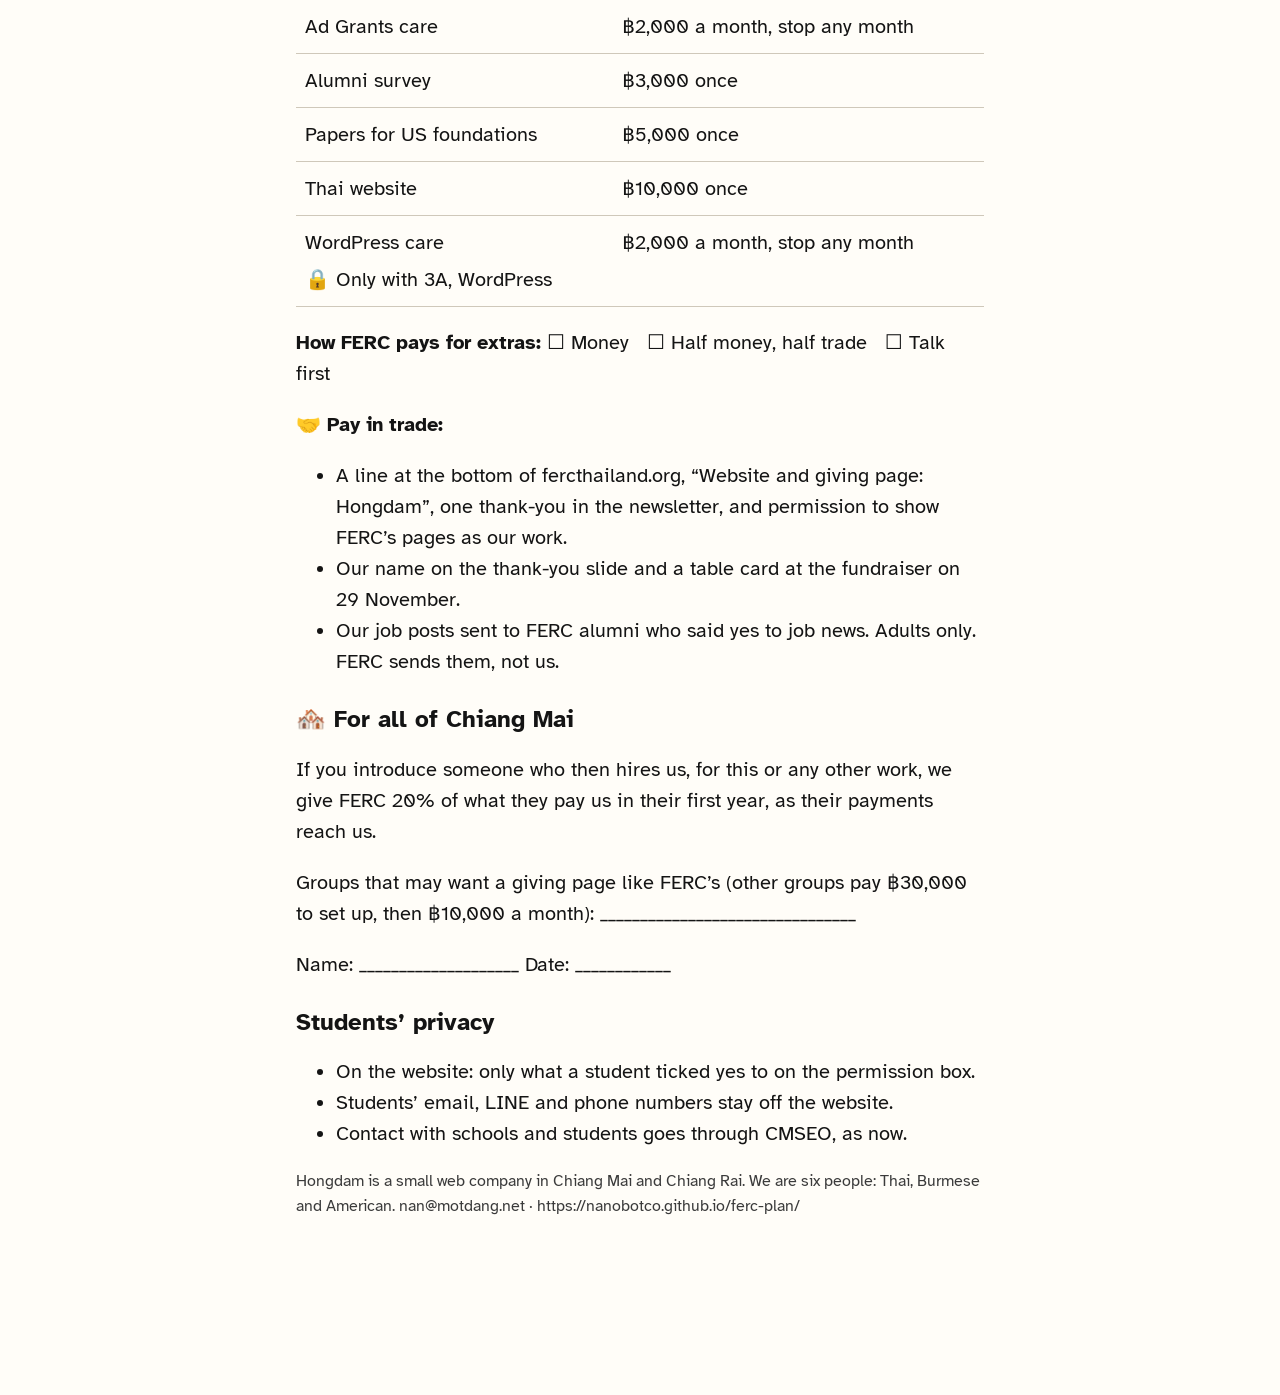
==== commit 03b2ccbe: "Ask for style and script by version so old copies are not served; when and cost on their own lines C" ====
--- a/docs/board/index.html
+++ b/docs/board/index.html
@@ -17,7 +17,7 @@
 <link rel="preconnect" href="https://fonts.googleapis.com">
 <link rel="preconnect" href="https://fonts.gstatic.com" crossorigin>
 <link rel="stylesheet" href="https://fonts.googleapis.com/css2?family=Atkinson+Hyperlegible:ital,wght@0,400;0,700;1,400&display=swap">
-<link rel="stylesheet" href="../style.css">
+<link rel="stylesheet" href="../style.css?v=9af17fb5">
 <script>try{var s=JSON.parse(localStorage.getItem('ferc')||'{}');if(s.big)document.documentElement.classList.add('big');if(s.theme)document.documentElement.dataset.theme=s.theme}catch(_){}</script>
 </head>
 <body data-voice="en-GB" data-read="Read aloud" data-stop="Stop">
@@ -50,6 +50,6 @@
   <ul class=""><li>On the website: only what a student ticked yes to on the permission box.</li><li>Students’ email, LINE and phone numbers stay off the website.</li><li>Contact with schools and students goes through CMSEO, as now.</li></ul>
   <p class="small">Hongdam is a small web company in Chiang Mai and Chiang Rai. We are six people: Thai, Burmese and American. nan@motdang.net · https://nanobotco.github.io/ferc-plan/</p>
 </main>
-<script src="../app.js"></script>
+<script src="../app.js?v=9af17fb5"></script>
 </body>
 </html>
--- a/docs/style.css
+++ b/docs/style.css
@@ -155,7 +155,7 @@
 .qh{margin:1.4rem 0 .4rem;font-size:1.3rem}
 .chip{min-height:48px}
 .chip:has(input:checked){font-weight:700}
-.chip:has(input:checked) span::before{content:"✓ "}
+.chip:has(input:checked){box-shadow:0 0 0 3px var(--bg),0 0 0 6px var(--acc)}
 .chip:has(:checked) input{accent-color:var(--acc-ink)}
 .small-field{display:block}
 .small-field input{width:100%}
@@ -173,3 +173,18 @@
 .speaking *{color:#141414!important}
 .board .opts{font-weight:400;display:inline-block;margin-top:.3rem}
 @media screen{.boardpage .box{display:none}}
+body{padding-bottom:5rem}
+/* simple page */
+.sub{font-size:1.1rem;margin:.2rem 0 .6rem}
+.meta{margin:0 0 .8rem}
+.meta span{display:block;margin:.15rem 0}
+.decide{border:0;padding:0;margin:0}
+.decide .chips{gap:.6rem}
+.decide .chip{flex:1 1 8rem;justify-content:center}
+.step .card .needs{color:var(--ink);font-size:.95rem}
+details.big{border:0;padding:0;margin:0}
+details.big>summary h2{display:inline;font-size:1.55rem}
+details.big>summary{min-height:56px}
+.step details{background:var(--bg)}
+#extras .pick b{display:block}
+#extras .pick .pr{display:block}
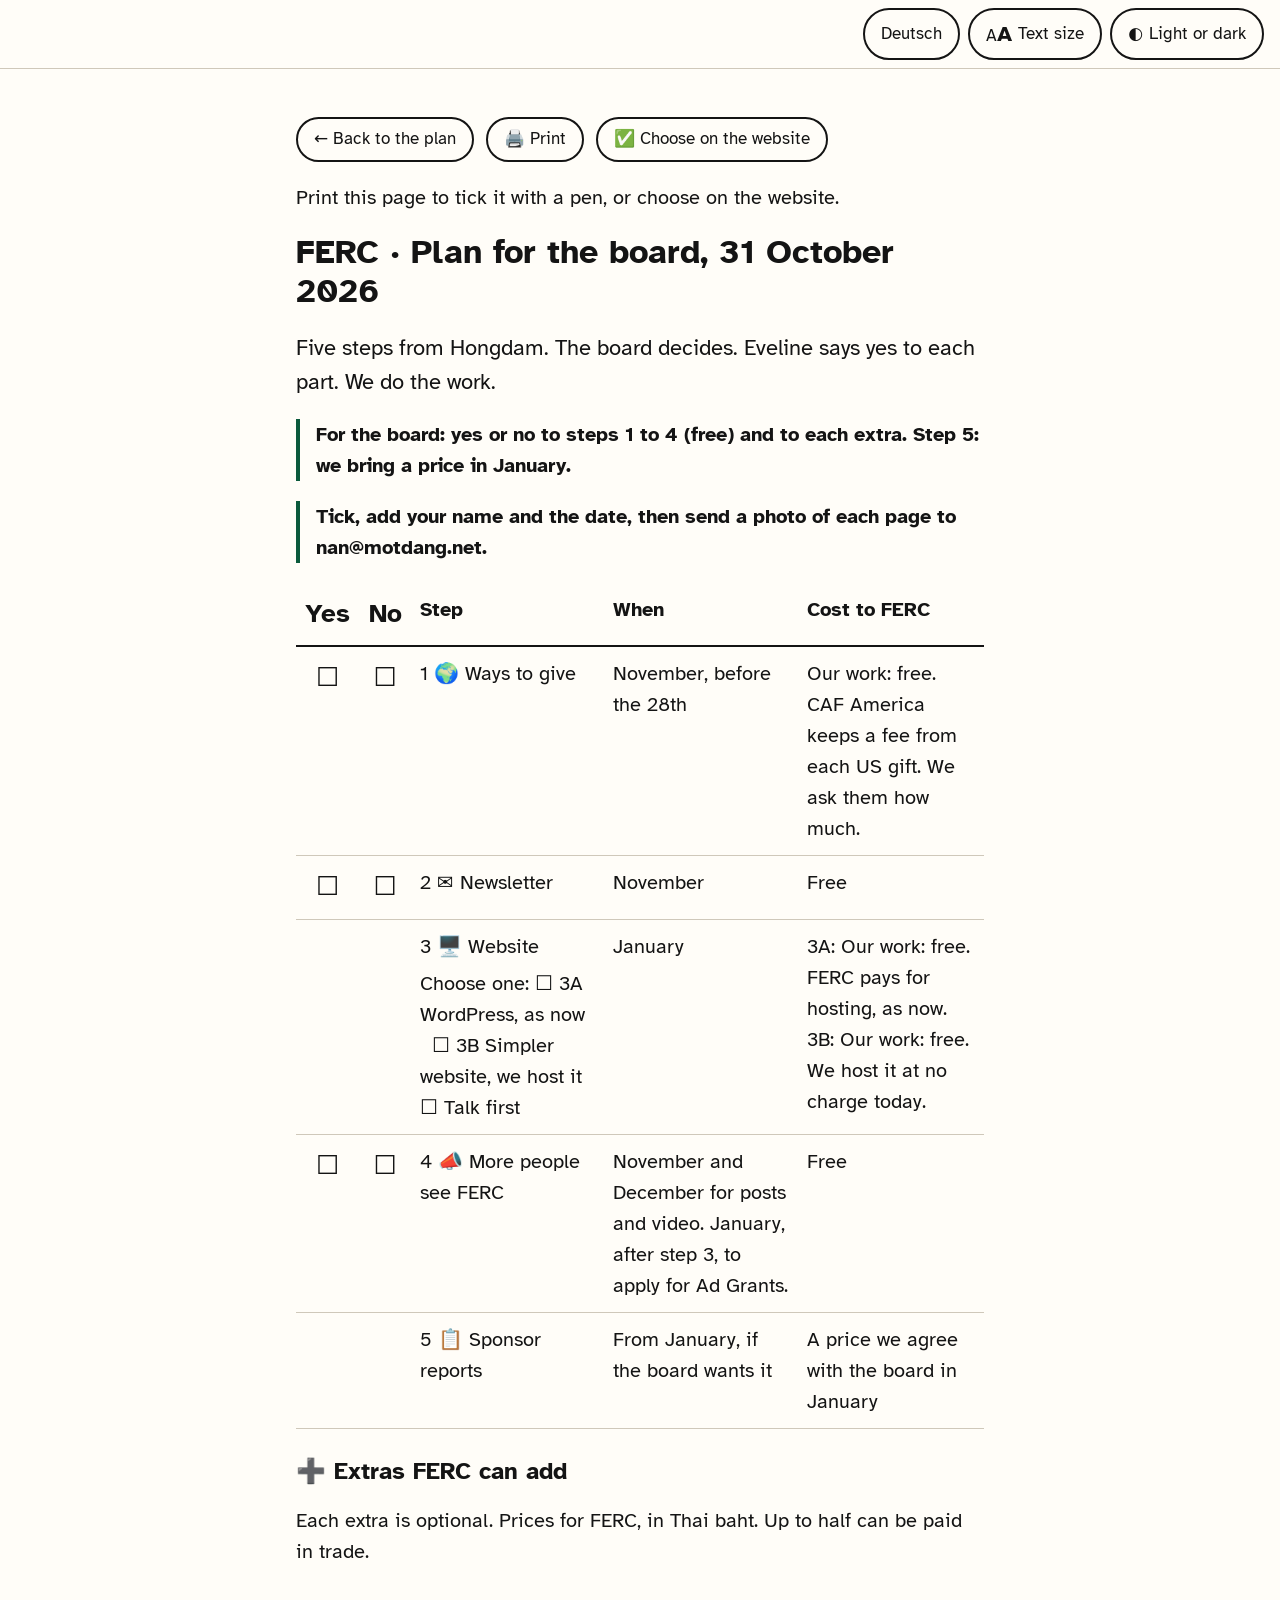
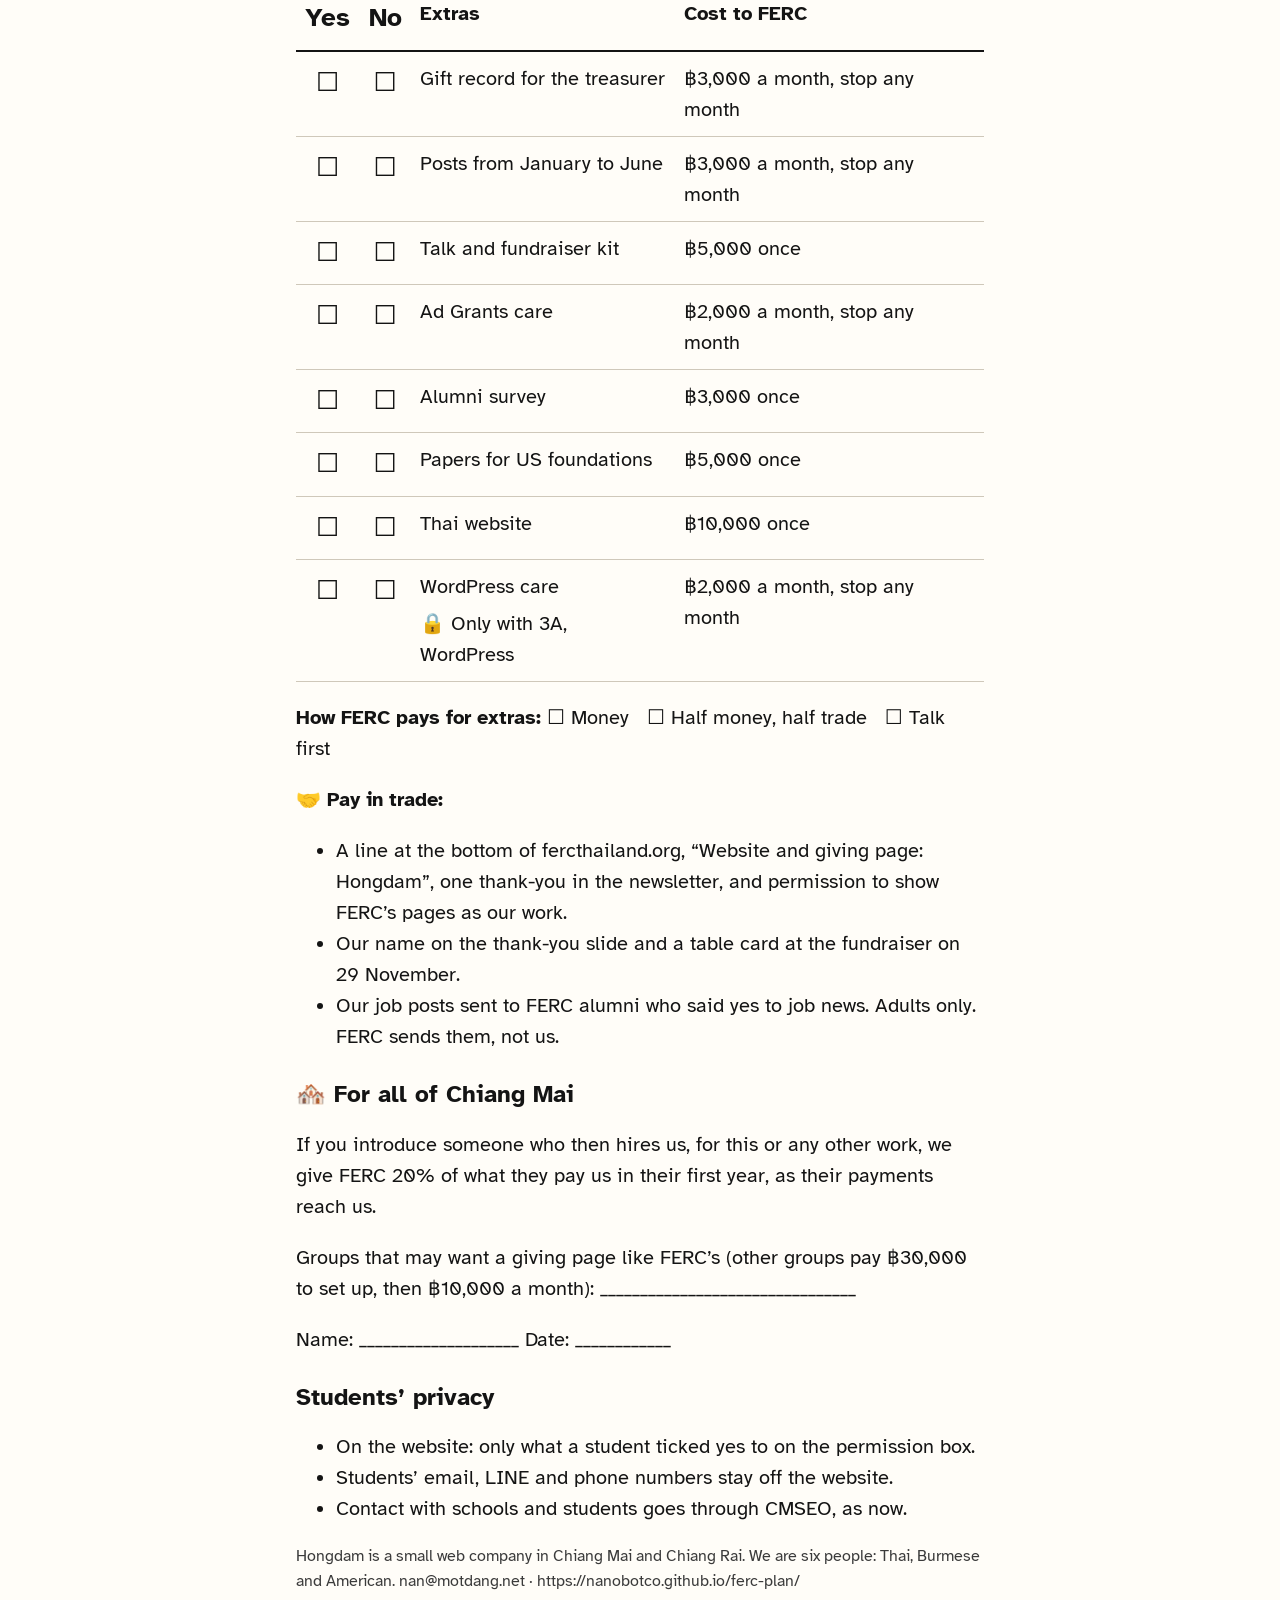
==== commit eeae50ef: "Fix checker findings: Australia, USA, Ad Grants timing, read aloud, caption, board boxes, date line " ====
--- a/docs/board/index.html
+++ b/docs/board/index.html
@@ -17,7 +17,7 @@
 <link rel="preconnect" href="https://fonts.googleapis.com">
 <link rel="preconnect" href="https://fonts.gstatic.com" crossorigin>
 <link rel="stylesheet" href="https://fonts.googleapis.com/css2?family=Atkinson+Hyperlegible:ital,wght@0,400;0,700;1,400&display=swap">
-<link rel="stylesheet" href="../style.css?v=9af17fb5">
+<link rel="stylesheet" href="../style.css?v=cb6aea10">
 <script>try{var s=JSON.parse(localStorage.getItem('ferc')||'{}');if(s.big)document.documentElement.classList.add('big');if(s.theme)document.documentElement.dataset.theme=s.theme}catch(_){}</script>
 </head>
 <body data-voice="en-GB" data-read="Read aloud" data-stop="Stop">
@@ -35,7 +35,7 @@
   <p class="lede">Five steps from Hongdam. The board decides. Eveline says yes to each part. We do the work.</p>
   <p class="ask">For the board: yes or no to steps 1 to 4 (free) and to each extra. Step 5: we bring a price in January.</p>
   <p class="ask">Tick, add your name and the date, then send a photo of each page to nan@motdang.net.</p>
-  <table class="board"><thead><tr><th scope="col" class="box">Yes</th><th scope="col" class="box">No</th><th scope="col">Step</th><th scope="col">When</th><th scope="col">Cost to FERC</th></tr></thead><tbody><tr><td class="box" data-l="Yes">☐</td><td class="box" data-l="No">☐</td><th scope="row">1 <span aria-hidden="true">🌍</span> Ways to give</th><td data-l="When">November, before the 28th</td><td data-l="Cost to FERC">Our work: free. CAF America keeps a fee from each US gift. We ask them how much.</td></tr><tr><td class="box" data-l="Yes">☐</td><td class="box" data-l="No">☐</td><th scope="row">2 <span aria-hidden="true">✉️</span> Newsletter</th><td data-l="When">November</td><td data-l="Cost to FERC">Free</td></tr><tr><td colspan="2" class="box"></td><th scope="row">3 <span aria-hidden="true">🖥️</span> Website<br><span class="opts">Choose one: ☐ 3A WordPress, as now &nbsp; ☐ 3B Simpler website, we host it &nbsp; ☐ Talk first</span></th><td data-l="When">January</td><td data-l="Cost to FERC">3A: Our work: free. FERC pays for hosting, as now. 3B: Our work: free. We host it at no charge today.</td></tr><tr><td class="box" data-l="Yes">☐</td><td class="box" data-l="No">☐</td><th scope="row">4 <span aria-hidden="true">📣</span> More people see FERC</th><td data-l="When">November and December</td><td data-l="Cost to FERC">Free</td></tr><tr><td colspan="2" class="box"></td><th scope="row">5 <span aria-hidden="true">📋</span> Sponsor reports</th><td data-l="When">From January, if the board wants it</td><td data-l="Cost to FERC">A price we agree with the board in January</td></tr></tbody></table>
+  <table class="board"><thead><tr><th scope="col" class="box">Yes</th><th scope="col" class="box">No</th><th scope="col">Step</th><th scope="col">When</th><th scope="col">Cost to FERC</th></tr></thead><tbody><tr><td class="box" data-l="Yes">☐</td><td class="box" data-l="No">☐</td><th scope="row">1 <span aria-hidden="true">🌍</span> Ways to give</th><td data-l="When">November, before the 28th</td><td data-l="Cost to FERC">Our work: free. CAF America keeps a fee from each US gift. We ask them how much.</td></tr><tr><td class="box" data-l="Yes">☐</td><td class="box" data-l="No">☐</td><th scope="row">2 <span aria-hidden="true">✉️</span> Newsletter</th><td data-l="When">November</td><td data-l="Cost to FERC">Free</td></tr><tr><td colspan="2" class="box"></td><th scope="row">3 <span aria-hidden="true">🖥️</span> Website<br><span class="opts">Choose one: ☐ 3A WordPress, as now &nbsp; ☐ 3B Simpler website, we host it &nbsp; ☐ Talk first</span></th><td data-l="When">January</td><td data-l="Cost to FERC">3A: Our work: free. FERC pays for hosting, as now. 3B: Our work: free. We host it at no charge today.</td></tr><tr><td class="box" data-l="Yes">☐</td><td class="box" data-l="No">☐</td><th scope="row">4 <span aria-hidden="true">📣</span> More people see FERC</th><td data-l="When">November and December for posts and video. January, after step 3, to apply for Ad Grants.</td><td data-l="Cost to FERC">Free</td></tr><tr><td colspan="2" class="box"></td><th scope="row">5 <span aria-hidden="true">📋</span> Sponsor reports</th><td data-l="When">From January, if the board wants it</td><td data-l="Cost to FERC">A price we agree with the board in January</td></tr></tbody></table>
   <h2><span aria-hidden="true">➕</span> Extras FERC can add</h2>
   <p>Each extra is optional. Prices for FERC, in Thai baht. Up to half can be paid in trade.</p>
   <table class="board"><thead><tr><th scope="col" class="box">Yes</th><th scope="col" class="box">No</th><th scope="col">Extras</th><th scope="col" colspan="2">Cost to FERC</th></tr></thead><tbody><tr><td class="box" data-l="Yes">☐</td><td class="box" data-l="No">☐</td><th scope="row">Gift record for the treasurer</th><td colspan="2" data-l="Cost to FERC">฿3,000 a month, stop any month</td></tr><tr><td class="box" data-l="Yes">☐</td><td class="box" data-l="No">☐</td><th scope="row">Posts from January to June</th><td colspan="2" data-l="Cost to FERC">฿3,000 a month, stop any month</td></tr><tr><td class="box" data-l="Yes">☐</td><td class="box" data-l="No">☐</td><th scope="row">Talk and fundraiser kit</th><td colspan="2" data-l="Cost to FERC">฿5,000 once</td></tr><tr><td class="box" data-l="Yes">☐</td><td class="box" data-l="No">☐</td><th scope="row">Ad Grants care</th><td colspan="2" data-l="Cost to FERC">฿2,000 a month, stop any month</td></tr><tr><td class="box" data-l="Yes">☐</td><td class="box" data-l="No">☐</td><th scope="row">Alumni survey</th><td colspan="2" data-l="Cost to FERC">฿3,000 once</td></tr><tr><td class="box" data-l="Yes">☐</td><td class="box" data-l="No">☐</td><th scope="row">Papers for US foundations</th><td colspan="2" data-l="Cost to FERC">฿5,000 once</td></tr><tr><td class="box" data-l="Yes">☐</td><td class="box" data-l="No">☐</td><th scope="row">Thai website</th><td colspan="2" data-l="Cost to FERC">฿10,000 once</td></tr><tr><td class="box" data-l="Yes">☐</td><td class="box" data-l="No">☐</td><th scope="row">WordPress care<br><span class="opts">🔒 Only with 3A, WordPress</span></th><td colspan="2" data-l="Cost to FERC">฿2,000 a month, stop any month</td></tr></tbody></table>
@@ -50,6 +50,6 @@
   <ul class=""><li>On the website: only what a student ticked yes to on the permission box.</li><li>Students’ email, LINE and phone numbers stay off the website.</li><li>Contact with schools and students goes through CMSEO, as now.</li></ul>
   <p class="small">Hongdam is a small web company in Chiang Mai and Chiang Rai. We are six people: Thai, Burmese and American. nan@motdang.net · https://nanobotco.github.io/ferc-plan/</p>
 </main>
-<script src="../app.js?v=9af17fb5"></script>
+<script src="../app.js?v=cb6aea10"></script>
 </body>
 </html>
--- a/docs/style.css
+++ b/docs/style.css
@@ -20,8 +20,8 @@
 .band.short::before{background:linear-gradient(180deg,rgba(0,0,0,0) 60%,rgba(0,0,0,.6) 100%)}
 @media (hover:none),(prefers-reduced-motion:reduce){.band{background-attachment:scroll}}
 .band .in{position:relative;max-width:36rem;margin:0 auto;padding:4rem 16px 3.2rem;width:100%}
-.band .cred{position:absolute;right:16px;bottom:.4rem;margin:0;font-size:.7rem;color:#eee}
-.kick{position:relative;z-index:1;margin:0 0 auto;padding:.6rem 16px;background:rgba(0,0,0,.85);color:#fff;font-size:.9rem;font-weight:700;text-align:center}
+.cred{max-width:36rem;margin:0 auto;padding:.7rem 16px;font-size:1rem;line-height:1.4;color:var(--soft);background:var(--bg)}
+.kick{position:relative;z-index:1;margin:0 0 auto;padding:.6rem 16px;background:rgba(0,0,0,.85);color:#fff;font-size:.9rem;font-weight:700;text-align:center;text-wrap:balance}
 h1{font-size:2.1rem;line-height:1.15;margin:0 0 1rem}
 .lede{font-size:1.1rem;margin:0 0 .8rem;max-width:40rem}
 .cta{display:inline-block;min-height:44px;padding:.55rem 1.1rem;border-radius:999px;background:var(--acc);color:var(--acc-ink);font-weight:700;text-decoration:none}
@@ -172,12 +172,11 @@
 .speaking{background:#fff3a0!important;color:#141414!important;outline:4px solid #141414;border-radius:6px}
 .speaking *{color:#141414!important}
 .board .opts{font-weight:400;display:inline-block;margin-top:.3rem}
-@media screen{.boardpage .box{display:none}}
 body{padding-bottom:5rem}
 /* simple page */
 .sub{font-size:1.1rem;margin:.2rem 0 .6rem}
 .meta{margin:0 0 .8rem}
-.meta span{display:block;margin:.15rem 0}
+.meta>span{display:block;margin:.15rem 0}
 .decide{border:0;padding:0;margin:0}
 .decide .chips{gap:.6rem}
 .decide .chip{flex:1 1 8rem;justify-content:center}
@@ -188,3 +187,14 @@
 .step details{background:var(--bg)}
 #extras .pick b{display:block}
 #extras .pick .pr{display:block}
+/* board on a phone: step name first, then the Yes and No boxes side by side */
+@media (max-width:34rem){
+  .board tr{display:flex;flex-wrap:wrap;align-items:baseline;column-gap:1.4rem}
+  .board th{order:-1;flex:0 0 100%}
+  .board td{flex:0 0 100%}
+  .board td.box{flex:0 0 auto;width:auto;text-align:left;font-size:1.6rem;line-height:1.3}
+  .board td.box::before{font-size:1rem}
+  .board td.box:empty{display:none}
+}
+/* long German words in an open "More" fold break instead of widening the page */
+@media (max-width:34rem){.step details{overflow-wrap:anywhere}}
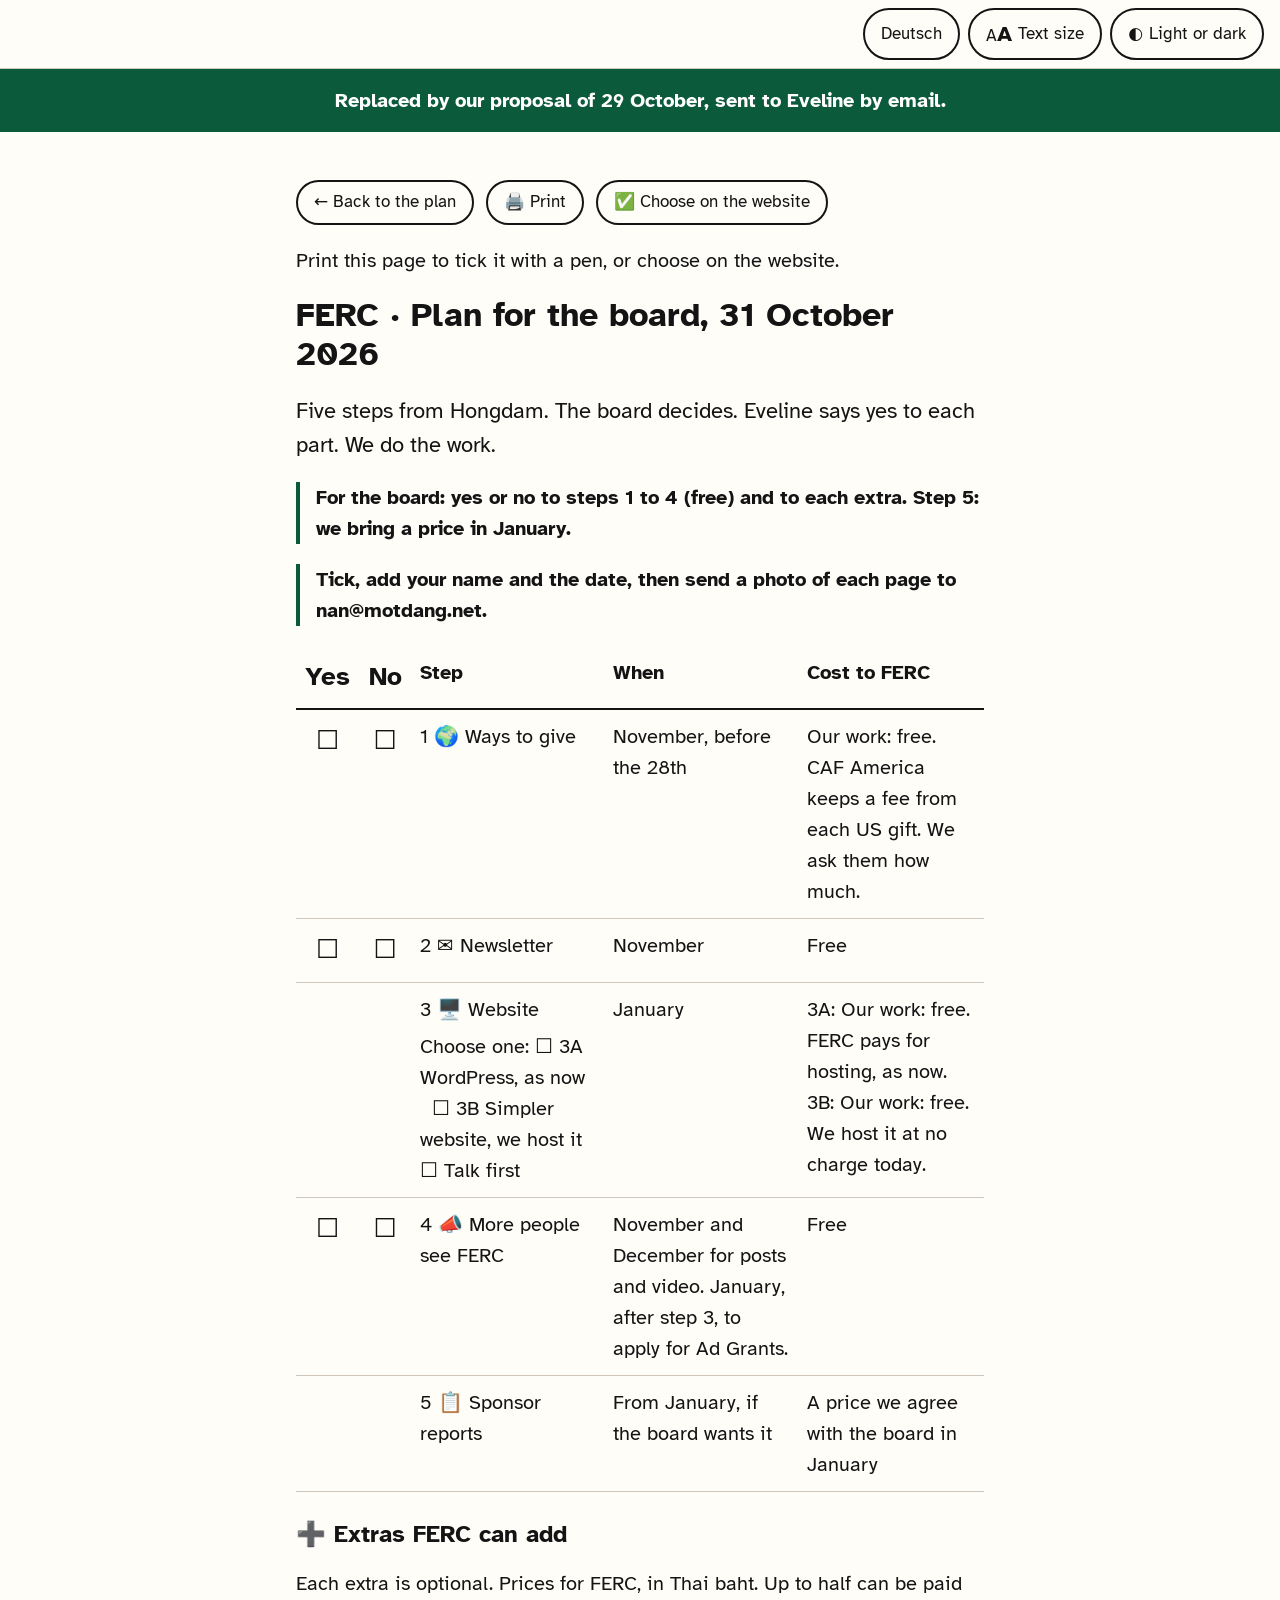
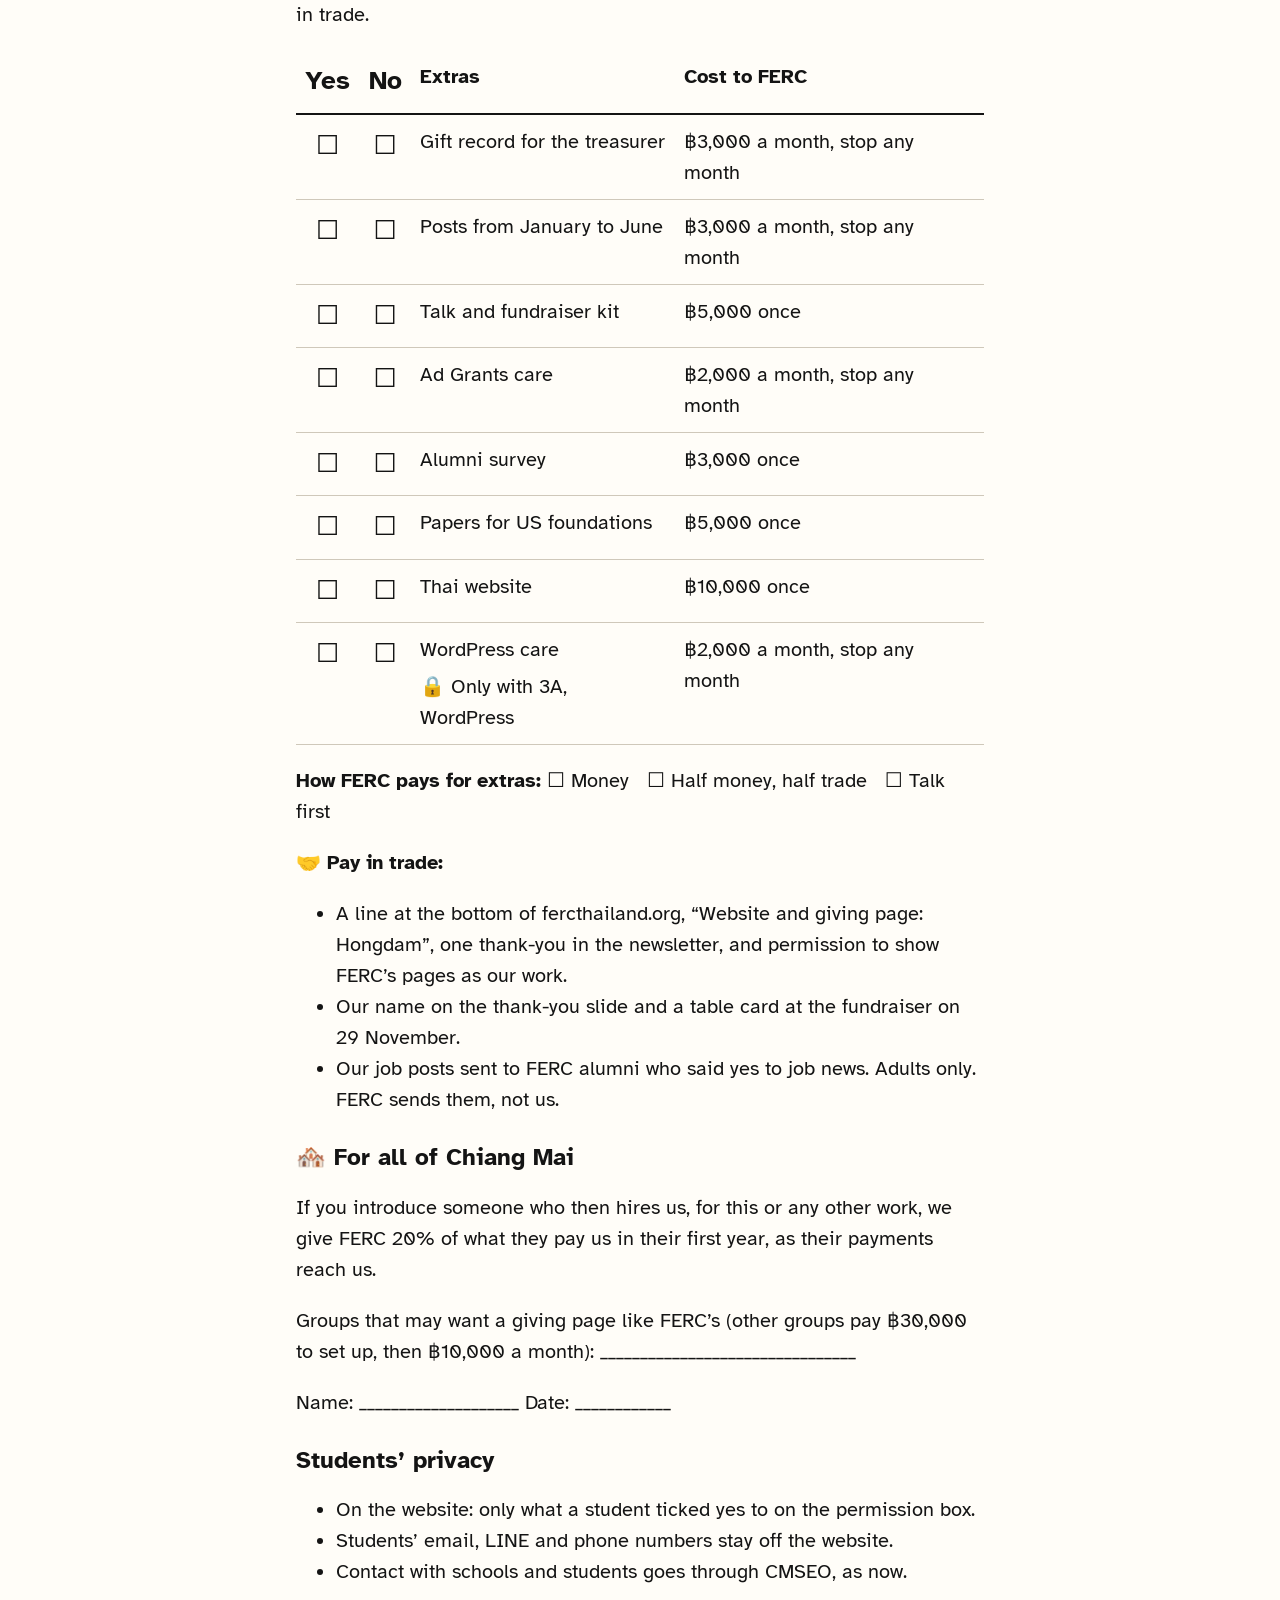
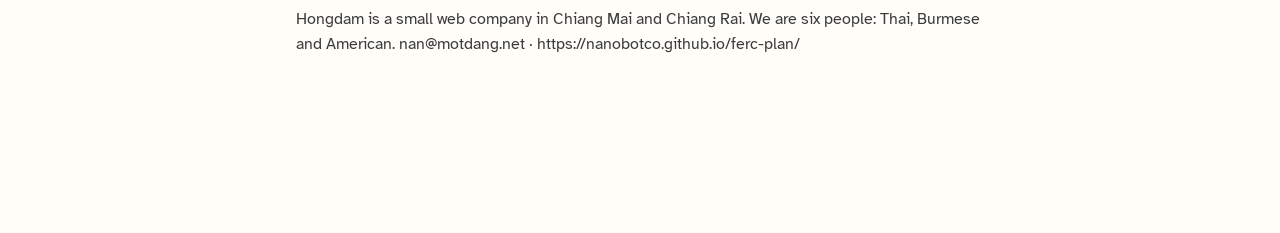
==== commit 14cb0fad: "Old plan pages say they are replaced by the 29 October proposal One line under the top bar on the En" ====
--- a/docs/board/index.html
+++ b/docs/board/index.html
@@ -17,7 +17,7 @@
 <link rel="preconnect" href="https://fonts.googleapis.com">
 <link rel="preconnect" href="https://fonts.gstatic.com" crossorigin>
 <link rel="stylesheet" href="https://fonts.googleapis.com/css2?family=Atkinson+Hyperlegible:ital,wght@0,400;0,700;1,400&display=swap">
-<link rel="stylesheet" href="../style.css?v=cb6aea10">
+<link rel="stylesheet" href="../style.css?v=bb5eca41">
 <script>try{var s=JSON.parse(localStorage.getItem('ferc')||'{}');if(s.big)document.documentElement.classList.add('big');if(s.theme)document.documentElement.dataset.theme=s.theme}catch(_){}</script>
 </head>
 <body data-voice="en-GB" data-read="Read aloud" data-stop="Stop">
@@ -27,9 +27,10 @@
   <button class="btn" type="button" id="aa" aria-pressed="false"><span aria-hidden="true">A<span class="a2">A</span></span> Text size</button>
   <button class="btn" type="button" id="theme"><span aria-hidden="true">◐</span> Light or dark</button>
 </div>
+<p class="gone" role="note">Replaced by our proposal of 29 October, sent to Eveline by email.</p>
 
 <main class="wrap boardpage" id="plan">
-  <p class="noprint row"><a class="btn" href="../">← Back to the plan</a> <button class="btn" type="button" onclick="window.print()">🖨️ Print</button> <a class="btn" href="../#choose">✅ Choose on the website</a></p>
+  <p class="noprint row"><a class="btn" href="../">← Back to the plan</a> <button class="btn" type="button" onclick="window.print()">🖨️ Print</button> <a class="btn" href="../#steps">✅ Choose on the website</a></p>
   <p class="noprint help">Print this page to tick it with a pen, or choose on the website.</p>
   <h1>FERC · Plan for the board, 31 October 2026</h1>
   <p class="lede">Five steps from Hongdam. The board decides. Eveline says yes to each part. We do the work.</p>
@@ -50,6 +51,6 @@
   <ul class=""><li>On the website: only what a student ticked yes to on the permission box.</li><li>Students’ email, LINE and phone numbers stay off the website.</li><li>Contact with schools and students goes through CMSEO, as now.</li></ul>
   <p class="small">Hongdam is a small web company in Chiang Mai and Chiang Rai. We are six people: Thai, Burmese and American. nan@motdang.net · https://nanobotco.github.io/ferc-plan/</p>
 </main>
-<script src="../app.js?v=cb6aea10"></script>
+<script src="../app.js?v=bb5eca41"></script>
 </body>
 </html>
--- a/docs/style.css
+++ b/docs/style.css
@@ -198,3 +198,6 @@
 }
 /* long German words in an open "More" fold break instead of widening the page */
 @media (max-width:34rem){.step details{overflow-wrap:anywhere}}
+
+.gone{margin:0;padding:.8rem 16px;background:var(--acc);color:var(--acc-ink);font-weight:700;text-align:center;text-wrap:balance}
+@media print{.gone{background:none;color:#000;border:2px solid #000}}
